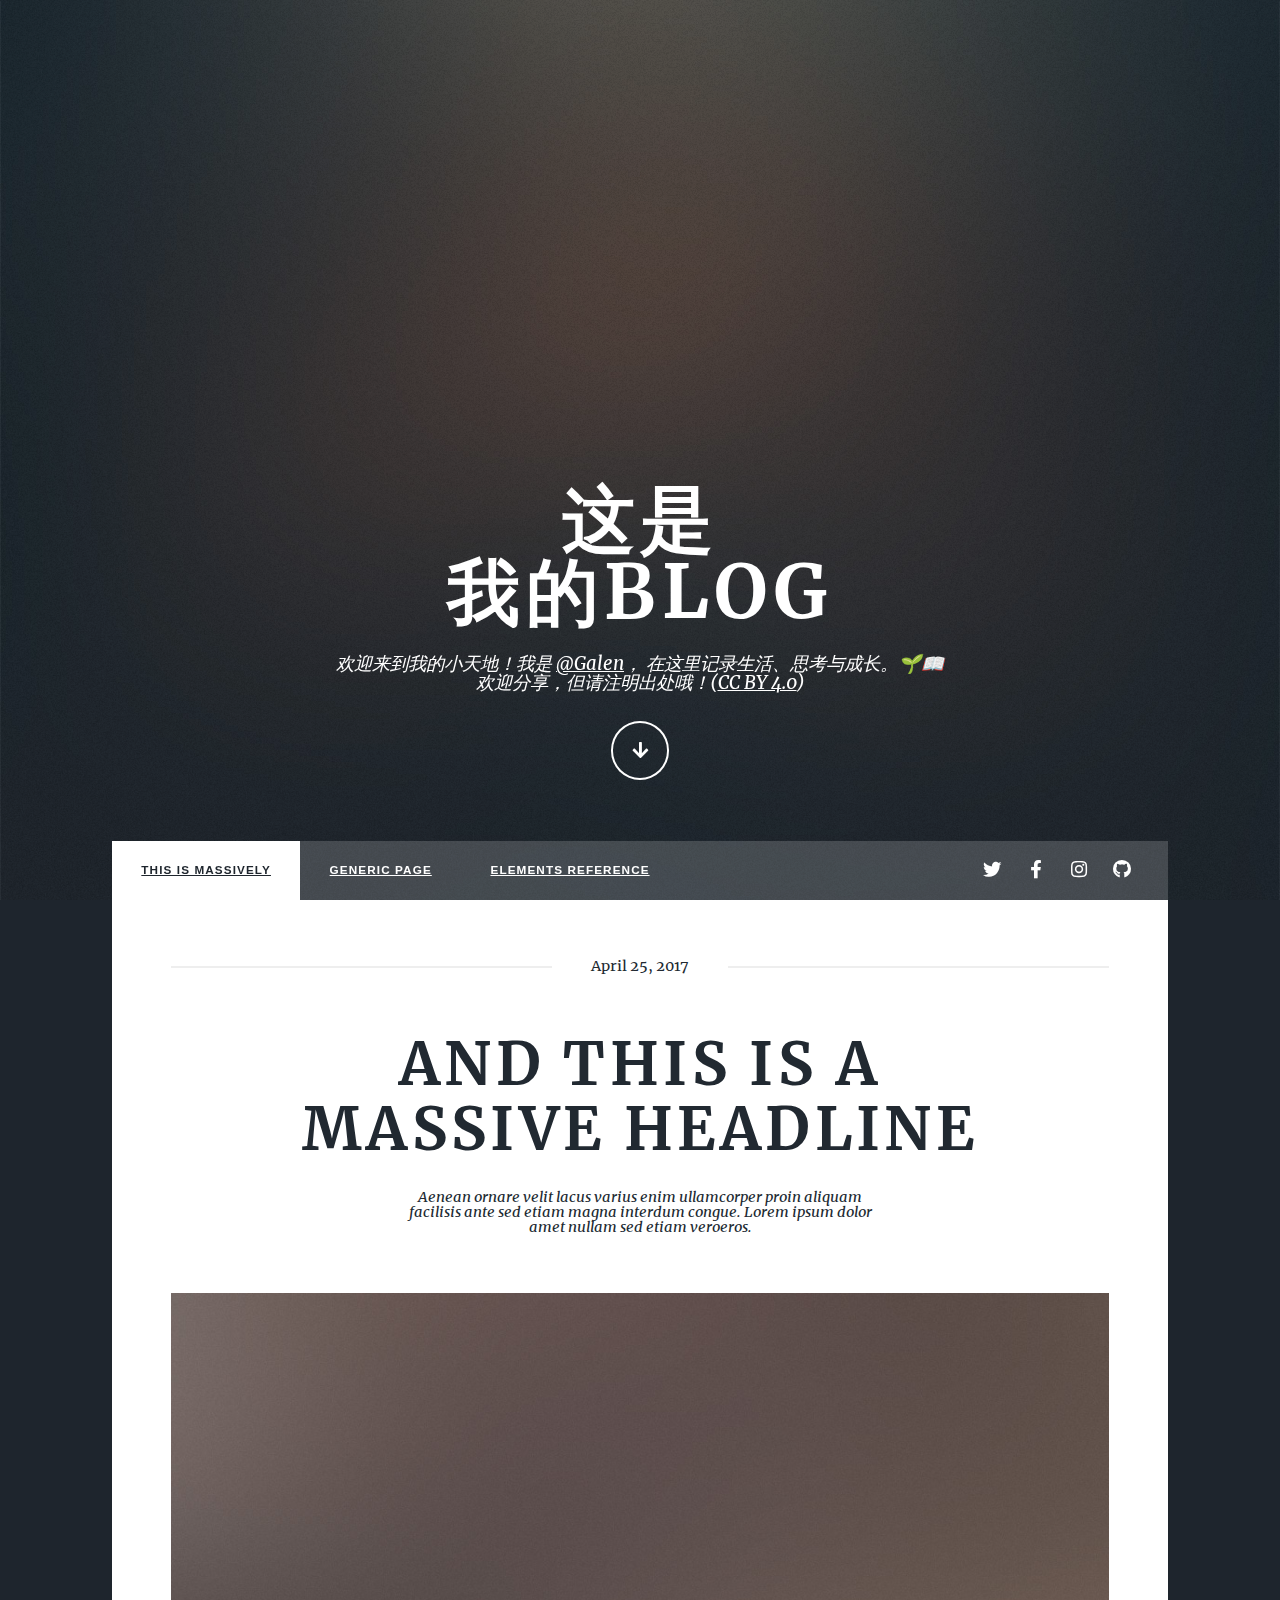
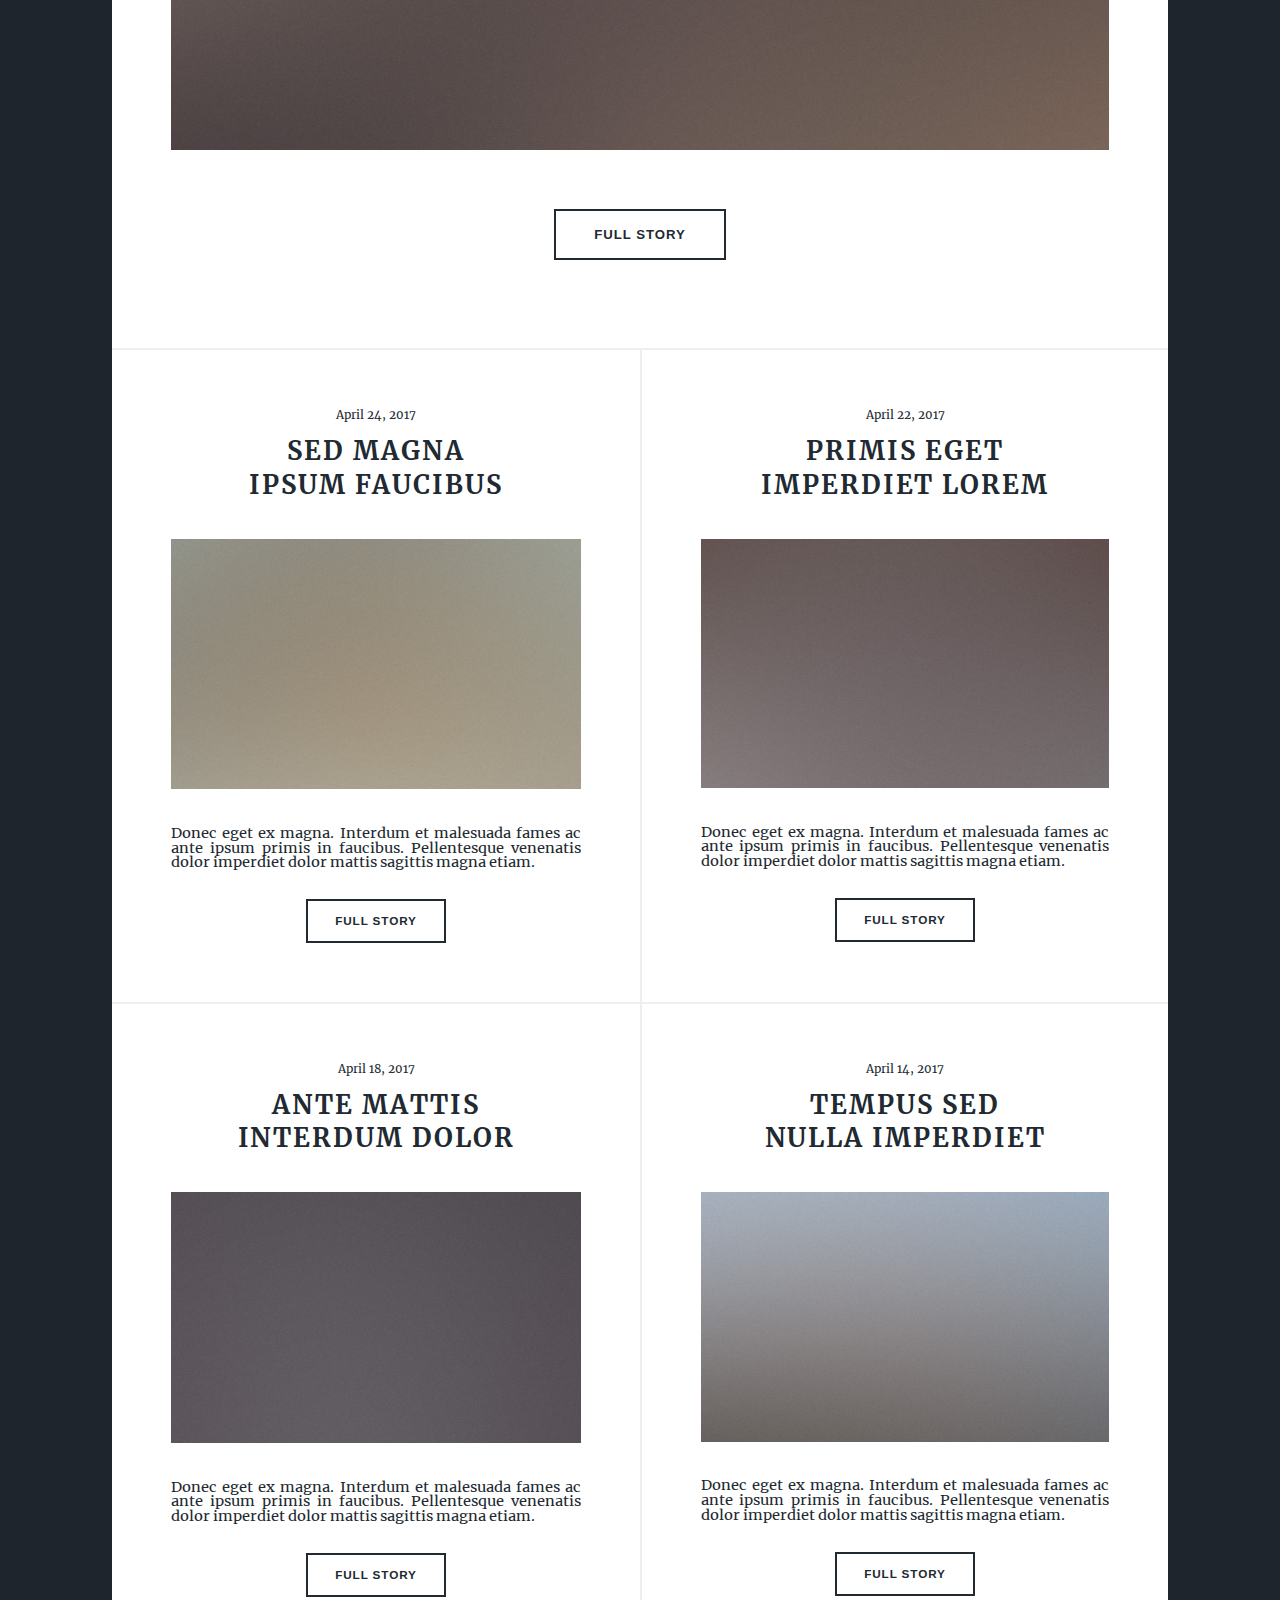
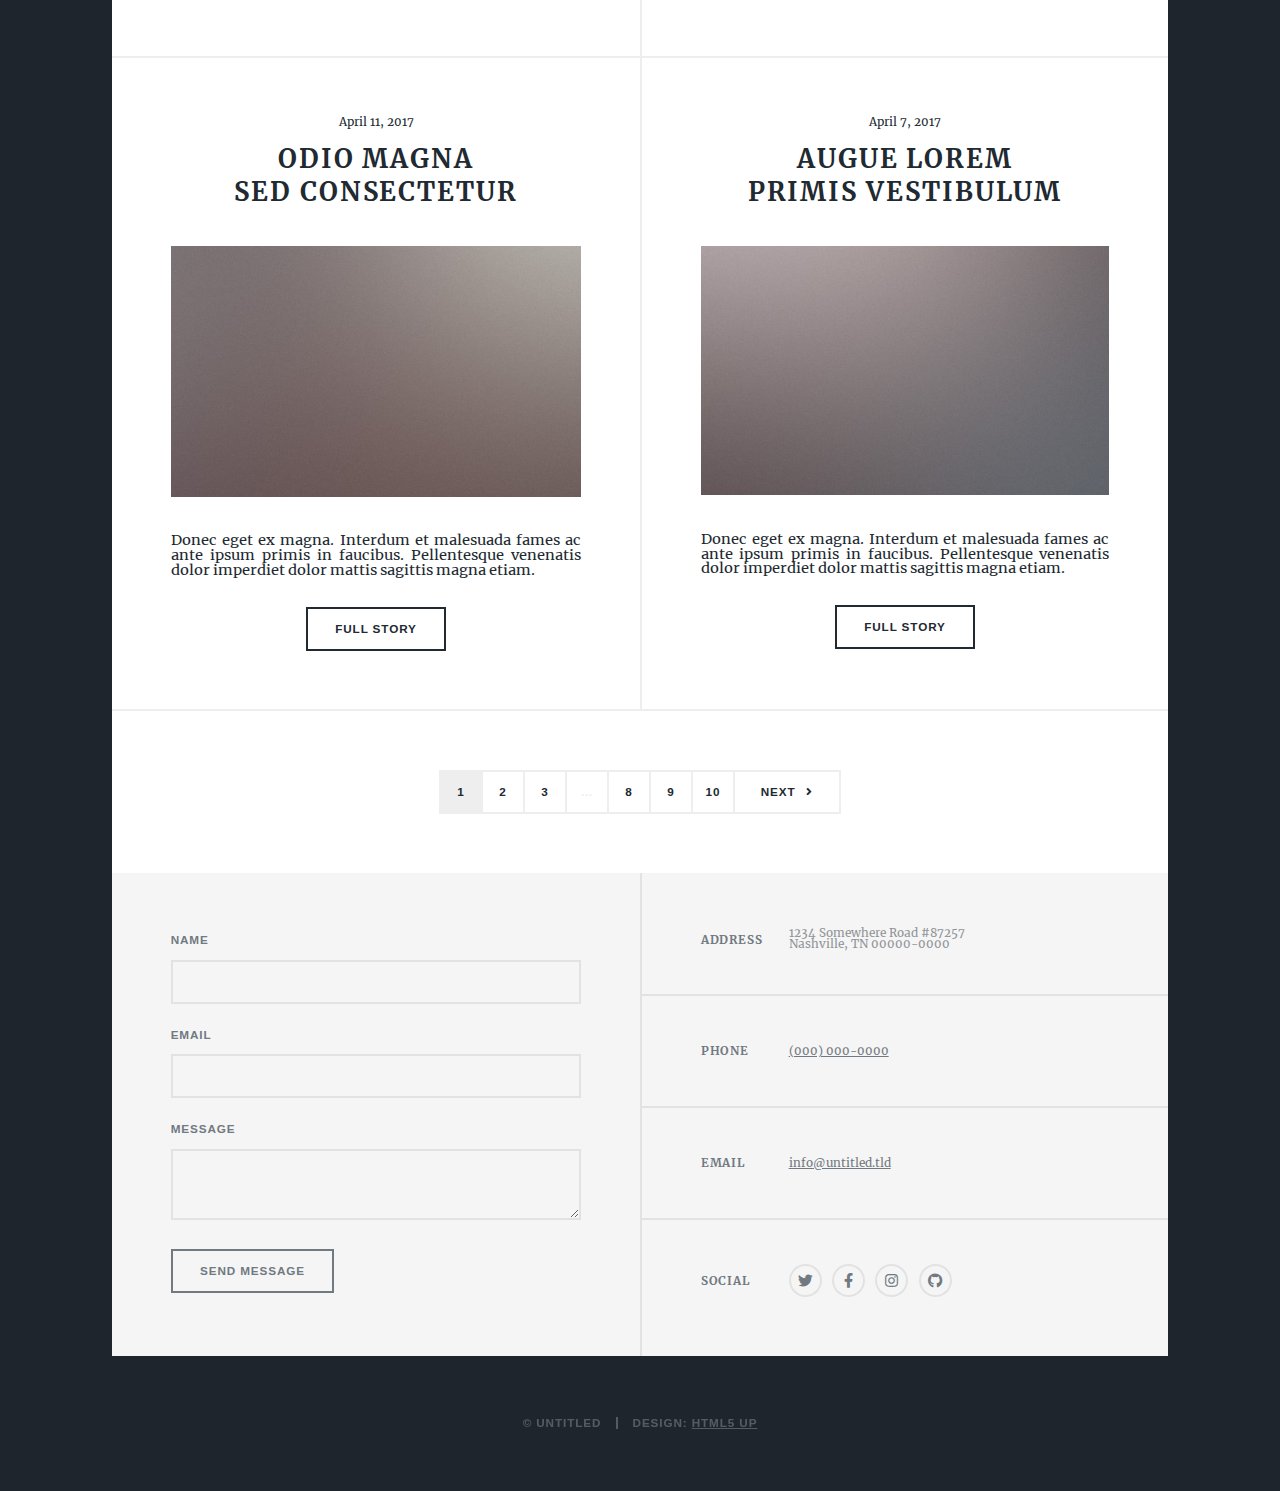
==== index.html @ ef274cc3 "Update index.html" ====
<!DOCTYPE HTML>
<!--
	这是我的个人blog，如需要制作相同的blog请联系：galenadfuture@gmail.com
-->
<html>
	<head>
		<title>Massively by HTML5 UP</title>
		<meta charset="utf-8" />
		<meta name="viewport" content="width=device-width, initial-scale=1, user-scalable=no" />
		<link rel="stylesheet" href="assets/css/main.css" />
		<noscript><link rel="stylesheet" href="assets/css/noscript.css" /></noscript>
	</head>
	<body class="is-preload">

		<!-- Wrapper -->
			<div id="wrapper" class="fade-in">

				<!-- Intro -->
					<div id="intro">
						<h1>这是<br />
						我的blog</h1>
						<p>欢迎来到我的小天地！我是 <a href="galenry.com">@Galen</a>，  
在这里记录生活、思考与成长。🌱📖<br />
欢迎分享，但请注明出处哦！(<a href="https://galenry.cn/licenses/by/4.0/deed.zh">CC BY 4.0</a>)
</p>
						<ul class="actions">
							<li><a href="#header" class="button icon solid solo fa-arrow-down scrolly">Continue</a></li>
						</ul>
					</div>

				<!-- Header -->
					<header id="header">
						<a href="index.html" class="logo">Massively</a>
					</header>

				<!-- Nav -->
					<nav id="nav">
						<ul class="links">
							<li class="active"><a href="index.html">This is Massively</a></li>
							<li><a href="generic.html">Generic Page</a></li>
							<li><a href="elements.html">Elements Reference</a></li>
						</ul>
						<ul class="icons">
							<li><a href="#" class="icon brands fa-twitter"><span class="label">Twitter</span></a></li>
							<li><a href="#" class="icon brands fa-facebook-f"><span class="label">Facebook</span></a></li>
							<li><a href="#" class="icon brands fa-instagram"><span class="label">Instagram</span></a></li>
							<li><a href="#" class="icon brands fa-github"><span class="label">GitHub</span></a></li>
						</ul>
					</nav>

				<!-- Main -->
					<div id="main">

						<!-- Featured Post -->
							<article class="post featured">
								<header class="major">
									<span class="date">April 25, 2017</span>
									<h2><a href="#">And this is a<br />
									massive headline</a></h2>
									<p>Aenean ornare velit lacus varius enim ullamcorper proin aliquam<br />
									facilisis ante sed etiam magna interdum congue. Lorem ipsum dolor<br />
									amet nullam sed etiam veroeros.</p>
								</header>
								<a href="#" class="image main"><img src="images/pic01.jpg" alt="" /></a>
								<ul class="actions special">
									<li><a href="#" class="button large">Full Story</a></li>
								</ul>
							</article>

						<!-- Posts -->
							<section class="posts">
								<article>
									<header>
										<span class="date">April 24, 2017</span>
										<h2><a href="#">Sed magna<br />
										ipsum faucibus</a></h2>
									</header>
									<a href="#" class="image fit"><img src="images/pic02.jpg" alt="" /></a>
									<p>Donec eget ex magna. Interdum et malesuada fames ac ante ipsum primis in faucibus. Pellentesque venenatis dolor imperdiet dolor mattis sagittis magna etiam.</p>
									<ul class="actions special">
										<li><a href="#" class="button">Full Story</a></li>
									</ul>
								</article>
								<article>
									<header>
										<span class="date">April 22, 2017</span>
										<h2><a href="#">Primis eget<br />
										imperdiet lorem</a></h2>
									</header>
									<a href="#" class="image fit"><img src="images/pic03.jpg" alt="" /></a>
									<p>Donec eget ex magna. Interdum et malesuada fames ac ante ipsum primis in faucibus. Pellentesque venenatis dolor imperdiet dolor mattis sagittis magna etiam.</p>
									<ul class="actions special">
										<li><a href="#" class="button">Full Story</a></li>
									</ul>
								</article>
								<article>
									<header>
										<span class="date">April 18, 2017</span>
										<h2><a href="#">Ante mattis<br />
										interdum dolor</a></h2>
									</header>
									<a href="#" class="image fit"><img src="images/pic04.jpg" alt="" /></a>
									<p>Donec eget ex magna. Interdum et malesuada fames ac ante ipsum primis in faucibus. Pellentesque venenatis dolor imperdiet dolor mattis sagittis magna etiam.</p>
									<ul class="actions special">
										<li><a href="#" class="button">Full Story</a></li>
									</ul>
								</article>
								<article>
									<header>
										<span class="date">April 14, 2017</span>
										<h2><a href="#">Tempus sed<br />
										nulla imperdiet</a></h2>
									</header>
									<a href="#" class="image fit"><img src="images/pic05.jpg" alt="" /></a>
									<p>Donec eget ex magna. Interdum et malesuada fames ac ante ipsum primis in faucibus. Pellentesque venenatis dolor imperdiet dolor mattis sagittis magna etiam.</p>
									<ul class="actions special">
										<li><a href="#" class="button">Full Story</a></li>
									</ul>
								</article>
								<article>
									<header>
										<span class="date">April 11, 2017</span>
										<h2><a href="#">Odio magna<br />
										sed consectetur</a></h2>
									</header>
									<a href="#" class="image fit"><img src="images/pic06.jpg" alt="" /></a>
									<p>Donec eget ex magna. Interdum et malesuada fames ac ante ipsum primis in faucibus. Pellentesque venenatis dolor imperdiet dolor mattis sagittis magna etiam.</p>
									<ul class="actions special">
										<li><a href="#" class="button">Full Story</a></li>
									</ul>
								</article>
								<article>
									<header>
										<span class="date">April 7, 2017</span>
										<h2><a href="#">Augue lorem<br />
										primis vestibulum</a></h2>
									</header>
									<a href="#" class="image fit"><img src="images/pic07.jpg" alt="" /></a>
									<p>Donec eget ex magna. Interdum et malesuada fames ac ante ipsum primis in faucibus. Pellentesque venenatis dolor imperdiet dolor mattis sagittis magna etiam.</p>
									<ul class="actions special">
										<li><a href="#" class="button">Full Story</a></li>
									</ul>
								</article>
							</section>

						<!-- Footer -->
							<footer>
								<div class="pagination">
									<!--<a href="#" class="previous">Prev</a>-->
									<a href="#" class="page active">1</a>
									<a href="#" class="page">2</a>
									<a href="#" class="page">3</a>
									<span class="extra">&hellip;</span>
									<a href="#" class="page">8</a>
									<a href="#" class="page">9</a>
									<a href="#" class="page">10</a>
									<a href="#" class="next">Next</a>
								</div>
							</footer>

					</div>

				<!-- Footer -->
					<footer id="footer">
						<section>
							<form method="post" action="mailto:your-504350949@qq.com" enctype="text/plain">

								<div class="fields">
									<div class="field">
										<label for="name">Name</label>
										<input type="text" name="name" id="name" />
									</div>
									<div class="field">
										<label for="email">Email</label>
										<input type="text" name="email" id="email" />
									</div>
									<div class="field">
										<label for="message">Message</label>
										<textarea name="message" id="message" rows="3"></textarea>
									</div>
								</div>
								<ul class="actions">
									<li><input type="submit" value="Send Message" /></li>
								</ul>
							</form>
						</section>
						<section class="split contact">
							<section class="alt">
								<h3>Address</h3>
								<p>1234 Somewhere Road #87257<br />
								Nashville, TN 00000-0000</p>
							</section>
							<section>
								<h3>Phone</h3>
								<p><a href="#">(000) 000-0000</a></p>
							</section>
							<section>
								<h3>Email</h3>
								<p><a href="#">info@untitled.tld</a></p>
							</section>
							<section>
								<h3>Social</h3>
								<ul class="icons alt">
									<li><a href="#" class="icon brands alt fa-twitter"><span class="label">Twitter</span></a></li>
									<li><a href="#" class="icon brands alt fa-facebook-f"><span class="label">Facebook</span></a></li>
									<li><a href="#" class="icon brands alt fa-instagram"><span class="label">Instagram</span></a></li>
									<li><a href="#" class="icon brands alt fa-github"><span class="label">GitHub</span></a></li>
								</ul>
							</section>
						</section>
					</footer>

				<!-- Copyright -->
					<div id="copyright">
						<ul><li>&copy; Untitled</li><li>Design: <a href="https://html5up.net">HTML5 UP</a></li></ul>
					</div>

			</div>

		<!-- Scripts -->
			<script src="assets/js/jquery.min.js"></script>
			<script src="assets/js/jquery.scrollex.min.js"></script>
			<script src="assets/js/jquery.scrolly.min.js"></script>
			<script src="assets/js/browser.min.js"></script>
			<script src="assets/js/breakpoints.min.js"></script>
			<script src="assets/js/util.js"></script>
			<script src="assets/js/main.js"></script>

	</body>
</html>
---- assets/css/main.css ----
@import url(fontawesome-all.min.css);
/* Merriweather 字体 */
@font-face {
    font-family: 'Merriweather';
    src: url('../fonts/Merriweather-Regular.ttf') format('truetype');
    font-weight: normal;
    font-style: normal;
}

@font-face {
    font-family: 'Merriweather';
    src: url('../fonts/Merriweather-Bold.ttf') format('truetype');
    font-weight: bold;
    font-style: normal;
}

@font-face {
    font-family: 'Merriweather';
    src: url('../fonts/Merriweather-Italic.ttf') format('truetype');
    font-weight: normal;
    font-style: italic;
}

@font-face {
    font-family: 'Merriweather';
    src: url('../fonts/Merriweather-BoldItalic.ttf') format('truetype');
    font-weight: bold;
    font-style: italic;
}

/* Source Code Pro 字体 */
@font-face {
    font-family: 'Source Code Pro';
    src: url('../fonts/SourceCodePro-Regular.ttf') format('truetype');
    font-weight: normal;
    font-style: normal;
}

@font-face {
    font-family: 'Source Code Pro';
    src: url('../fonts/SourceCodePro-Bold.ttf') format('truetype');
    font-weight: bold;
    font-style: normal;
}

@font-face {
    font-family: 'Source Code Pro';
    src: url('../fonts/SourceCodePro-Italic.ttf') format('truetype');
    font-weight: normal;
    font-style: italic;
}

@font-face {
    font-family: 'Source Code Pro';
    src: url('../fonts/SourceCodePro-BoldItalic.ttf') format('truetype');
    font-weight: bold;
    font-style: italic;
}
body {
    font-family: 'Merriweather', serif;
}

code, pre {
    font-family: 'Source Code Pro', monospace;
}
/*
	Massively by HTML5 UP
	html5up.net | @ajlkn
	Free for personal and commercial use under the CCA 3.0 license (html5up.net/license)
*/

html, body, div, span, applet, object,
iframe, h1, h2, h3, h4, h5, h6, p, blockquote,
pre, a, abbr, acronym, address, big, cite,
code, del, dfn, em, img, ins, kbd, q, s, samp,
small, strike, strong, sub, sup, tt, var, b,
u, i, center, dl, dt, dd, ol, ul, li, fieldset,
form, label, legend, table, caption, tbody,
tfoot, thead, tr, th, td, article, aside,
canvas, details, embed, figure, figcaption,
footer, header, hgroup, menu, nav, output, ruby,
section, summary, time, mark, audio, video {
	margin: 0;
	padding: 0;
	border: 0;
	font-size: 100%;
	font: inherit;
	vertical-align: baseline;}

article, aside, details, figcaption, figure,
footer, header, hgroup, menu, nav, section {
	display: block;}

body {
	line-height: 1;
}

ol, ul {
	list-style: none;
}

blockquote, q {
	quotes: none;
}

	blockquote:before, blockquote:after, q:before, q:after {
		content: '';
		content: none;
	}

table {
	border-collapse: collapse;
	border-spacing: 0;
}

body {
	-webkit-text-size-adjust: none;
}

mark {
	background-color: transparent;
	color: inherit;
}

input::-moz-focus-inner {
	border: 0;
	padding: 0;
}

input, select, textarea {
	-moz-appearance: none;
	-webkit-appearance: none;
	-ms-appearance: none;
	appearance: none;
}

/* Basic */

	@-ms-viewport {
		width: device-width;
	}

	body {
		-ms-overflow-style: scrollbar;
	}

	@media screen and (max-width: 480px) {

		html, body {
			min-width: 320px;
		}

	}

	html {
		box-sizing: border-box;
	}

	*, *:before, *:after {
		box-sizing: inherit;
	}

	body {
		background-color: #1e252d;
	}

		body.is-preload *, body.is-preload *:before, body.is-preload *:after {
			-moz-animation: none !important;
			-webkit-animation: none !important;
			-ms-animation: none !important;
			animation: none !important;
			-moz-transition: none !important;
			-webkit-transition: none !important;
			-ms-transition: none !important;
			transition: none !important;
		}

/* Type */

	html {
		font-size: 16pt;
	}

		@media screen and (max-width: 1680px) {

			html {
				font-size: 12pt;
			}

		}

		@media screen and (max-width: 1280px) {

			html {
				font-size: 11pt;
			}

		}

		@media screen and (max-width: 360px) {

			html {
				font-size: 10pt;
			}

		}

	body {
		color: #212931;
	}

	body {
                     font-family: 'Merriweather', serif;
}
		font-weight: 300;
		font-size: 1rem;
		line-height: 2.375;
	}

	a {
		-moz-transition: color 0.2s ease-in-out, background-color 0.2s ease-in-out, border-color 0.2s ease-in-out, box-shadow 0.2s ease-in-out;
		-webkit-transition: color 0.2s ease-in-out, background-color 0.2s ease-in-out, border-color 0.2s ease-in-out, box-shadow 0.2s ease-in-out;
		-ms-transition: color 0.2s ease-in-out, background-color 0.2s ease-in-out, border-color 0.2s ease-in-out, box-shadow 0.2s ease-in-out;
		transition: color 0.2s ease-in-out, background-color 0.2s ease-in-out, border-color 0.2s ease-in-out, box-shadow 0.2s ease-in-out;
		border-bottom: dotted 1px;
		text-decoration: none;
	}

		a:hover {
			border-bottom-color: transparent;
		}

	strong, b {
		font-weight: 600;
	}

	em, i {
		font-style: italic;
	}

	p {
		text-align: justify;
		margin: 0 0 2rem 0;
	}

	h1, h2, h3, h4, h5, h6 {
		font-family: "Merriweather", serif;
		font-weight: 900;
		line-height: 1.5;
		letter-spacing: 0.075em;
		text-transform: uppercase;
		margin: 0 0 1rem 0;
	}

		h1 a, h2 a, h3 a, h4 a, h5 a, h6 a {
			border-bottom: 0;
			color: inherit;
			text-decoration: none;
		}

	h1 {
		font-size: 4rem;
		line-height: 1.1;
		margin: 0 0 2rem 0;
	}

	h2 {
		font-size: 1.75rem;
		line-height: 1.3;
		margin: 0 0 1.5rem 0;
	}

	h3 {
		font-size: 1.25rem;
		margin: 0 0 1.5rem 0;
	}

	h4 {
		font-size: 1rem;
	}

	h5 {
		font-size: 0.9rem;
	}

	h6 {
		font-size: 0.8rem;
	}

	sub {
		font-size: 0.8rem;
		position: relative;
		top: 0.5rem;
	}

	sup {
		font-size: 0.8rem;
		position: relative;
		top: -0.5rem;
	}

	blockquote {
		border-left: solid 4px;
		font-style: italic;
		margin: 0 0 2rem 0;
		padding: 0.5rem 0 0.5rem 2rem;
	}

	code {
		border: solid 2px;
		font-family: "Courier New", monospace;
		font-size: 0.9rem;
		margin: 0 0.25rem;
		padding: 0.25rem 0.65rem;
	}

	pre {
		-webkit-overflow-scrolling: touch;
		font-family: "Courier New", monospace;
		font-size: 0.9rem;
		margin: 0 0 2rem 0;
	}

		pre code {
			display: block;
			line-height: 1.75;
			padding: 1rem 1.5rem;
			overflow-x: auto;
		}

	hr {
		border: 0;
		border-bottom: solid 2px;
		margin: 3rem 0;
	}

		hr.major {
			margin: 5rem 0;
		}

	.align-left {
		text-align: left;
	}

	.align-center {
		text-align: center;
	}

	.align-right {
		text-align: right;
	}

	input, select, textarea {
		color: #212931;
	}

	a {
		color: #212931;
		border-bottom-color: rgba(33, 41, 49, 0.5);
	}

		a:hover {
			border-bottom-color: transparent;
			color: #18bfef !important;
		}

	strong, b {
		color: #212931;
	}

	h1, h2, h3, h4, h5, h6 {
		color: #212931;
	}

	blockquote {
		border-left-color: #eeeeee;
	}

	code {
		background: rgba(220, 220, 220, 0.25);
		border-color: #eeeeee;
	}

	hr {
		border-bottom-color: #eeeeee;
	}

/* Row */

	.row {
		display: flex;
		flex-wrap: wrap;
		box-sizing: border-box;
		align-items: stretch;
	}

		.row > * {
			box-sizing: border-box;
		}

		.row.gtr-uniform > * > :last-child {
			margin-bottom: 0;
		}

		.row.aln-left {
			justify-content: flex-start;
		}

		.row.aln-center {
			justify-content: center;
		}

		.row.aln-right {
			justify-content: flex-end;
		}

		.row.aln-top {
			align-items: flex-start;
		}

		.row.aln-middle {
			align-items: center;
		}

		.row.aln-bottom {
			align-items: flex-end;
		}

		.row > .imp {
			order: -1;
		}

		.row > .col-1 {
			width: 8.33333%;
		}

		.row > .off-1 {
			margin-left: 8.33333%;
		}

		.row > .col-2 {
			width: 16.66667%;
		}

		.row > .off-2 {
			margin-left: 16.66667%;
		}

		.row > .col-3 {
			width: 25%;
		}

		.row > .off-3 {
			margin-left: 25%;
		}

		.row > .col-4 {
			width: 33.33333%;
		}

		.row > .off-4 {
			margin-left: 33.33333%;
		}

		.row > .col-5 {
			width: 41.66667%;
		}

		.row > .off-5 {
			margin-left: 41.66667%;
		}

		.row > .col-6 {
			width: 50%;
		}

		.row > .off-6 {
			margin-left: 50%;
		}

		.row > .col-7 {
			width: 58.33333%;
		}

		.row > .off-7 {
			margin-left: 58.33333%;
		}

		.row > .col-8 {
			width: 66.66667%;
		}

		.row > .off-8 {
			margin-left: 66.66667%;
		}

		.row > .col-9 {
			width: 75%;
		}

		.row > .off-9 {
			margin-left: 75%;
		}

		.row > .col-10 {
			width: 83.33333%;
		}

		.row > .off-10 {
			margin-left: 83.33333%;
		}

		.row > .col-11 {
			width: 91.66667%;
		}

		.row > .off-11 {
			margin-left: 91.66667%;
		}

		.row > .col-12 {
			width: 100%;
		}

		.row > .off-12 {
			margin-left: 100%;
		}

		.row.gtr-0 {
			margin-top: 0;
			margin-left: 0rem;
		}

			.row.gtr-0 > * {
				padding: 0 0 0 0rem;
			}

			.row.gtr-0.gtr-uniform {
				margin-top: 0rem;
			}

				.row.gtr-0.gtr-uniform > * {
					padding-top: 0rem;
				}

		.row.gtr-25 {
			margin-top: 0;
			margin-left: -0.375rem;
		}

			.row.gtr-25 > * {
				padding: 0 0 0 0.375rem;
			}

			.row.gtr-25.gtr-uniform {
				margin-top: -0.375rem;
			}

				.row.gtr-25.gtr-uniform > * {
					padding-top: 0.375rem;
				}

		.row.gtr-50 {
			margin-top: 0;
			margin-left: -0.75rem;
		}

			.row.gtr-50 > * {
				padding: 0 0 0 0.75rem;
			}

			.row.gtr-50.gtr-uniform {
				margin-top: -0.75rem;
			}

				.row.gtr-50.gtr-uniform > * {
					padding-top: 0.75rem;
				}

		.row {
			margin-top: 0;
			margin-left: -1.5rem;
		}

			.row > * {
				padding: 0 0 0 1.5rem;
			}

			.row.gtr-uniform {
				margin-top: -1.5rem;
			}

				.row.gtr-uniform > * {
					padding-top: 1.5rem;
				}

		.row.gtr-150 {
			margin-top: 0;
			margin-left: -2.25rem;
		}

			.row.gtr-150 > * {
				padding: 0 0 0 2.25rem;
			}

			.row.gtr-150.gtr-uniform {
				margin-top: -2.25rem;
			}

				.row.gtr-150.gtr-uniform > * {
					padding-top: 2.25rem;
				}

		.row.gtr-200 {
			margin-top: 0;
			margin-left: -3rem;
		}

			.row.gtr-200 > * {
				padding: 0 0 0 3rem;
			}

			.row.gtr-200.gtr-uniform {
				margin-top: -3rem;
			}

				.row.gtr-200.gtr-uniform > * {
					padding-top: 3rem;
				}

		@media screen and (max-width: 1680px) {

			.row {
				display: flex;
				flex-wrap: wrap;
				box-sizing: border-box;
				align-items: stretch;
			}

				.row > * {
					box-sizing: border-box;
				}

				.row.gtr-uniform > * > :last-child {
					margin-bottom: 0;
				}

				.row.aln-left {
					justify-content: flex-start;
				}

				.row.aln-center {
					justify-content: center;
				}

				.row.aln-right {
					justify-content: flex-end;
				}

				.row.aln-top {
					align-items: flex-start;
				}

				.row.aln-middle {
					align-items: center;
				}

				.row.aln-bottom {
					align-items: flex-end;
				}

				.row > .imp-xlarge {
					order: -1;
				}

				.row > .col-1-xlarge {
					width: 8.33333%;
				}

				.row > .off-1-xlarge {
					margin-left: 8.33333%;
				}

				.row > .col-2-xlarge {
					width: 16.66667%;
				}

				.row > .off-2-xlarge {
					margin-left: 16.66667%;
				}

				.row > .col-3-xlarge {
					width: 25%;
				}

				.row > .off-3-xlarge {
					margin-left: 25%;
				}

				.row > .col-4-xlarge {
					width: 33.33333%;
				}

				.row > .off-4-xlarge {
					margin-left: 33.33333%;
				}

				.row > .col-5-xlarge {
					width: 41.66667%;
				}

				.row > .off-5-xlarge {
					margin-left: 41.66667%;
				}

				.row > .col-6-xlarge {
					width: 50%;
				}

				.row > .off-6-xlarge {
					margin-left: 50%;
				}

				.row > .col-7-xlarge {
					width: 58.33333%;
				}

				.row > .off-7-xlarge {
					margin-left: 58.33333%;
				}

				.row > .col-8-xlarge {
					width: 66.66667%;
				}

				.row > .off-8-xlarge {
					margin-left: 66.66667%;
				}

				.row > .col-9-xlarge {
					width: 75%;
				}

				.row > .off-9-xlarge {
					margin-left: 75%;
				}

				.row > .col-10-xlarge {
					width: 83.33333%;
				}

				.row > .off-10-xlarge {
					margin-left: 83.33333%;
				}

				.row > .col-11-xlarge {
					width: 91.66667%;
				}

				.row > .off-11-xlarge {
					margin-left: 91.66667%;
				}

				.row > .col-12-xlarge {
					width: 100%;
				}

				.row > .off-12-xlarge {
					margin-left: 100%;
				}

				.row.gtr-0 {
					margin-top: 0;
					margin-left: 0rem;
				}

					.row.gtr-0 > * {
						padding: 0 0 0 0rem;
					}

					.row.gtr-0.gtr-uniform {
						margin-top: 0rem;
					}

						.row.gtr-0.gtr-uniform > * {
							padding-top: 0rem;
						}

				.row.gtr-25 {
					margin-top: 0;
					margin-left: -0.375rem;
				}

					.row.gtr-25 > * {
						padding: 0 0 0 0.375rem;
					}

					.row.gtr-25.gtr-uniform {
						margin-top: -0.375rem;
					}

						.row.gtr-25.gtr-uniform > * {
							padding-top: 0.375rem;
						}

				.row.gtr-50 {
					margin-top: 0;
					margin-left: -0.75rem;
				}

					.row.gtr-50 > * {
						padding: 0 0 0 0.75rem;
					}

					.row.gtr-50.gtr-uniform {
						margin-top: -0.75rem;
					}

						.row.gtr-50.gtr-uniform > * {
							padding-top: 0.75rem;
						}

				.row {
					margin-top: 0;
					margin-left: -1.5rem;
				}

					.row > * {
						padding: 0 0 0 1.5rem;
					}

					.row.gtr-uniform {
						margin-top: -1.5rem;
					}

						.row.gtr-uniform > * {
							padding-top: 1.5rem;
						}

				.row.gtr-150 {
					margin-top: 0;
					margin-left: -2.25rem;
				}

					.row.gtr-150 > * {
						padding: 0 0 0 2.25rem;
					}

					.row.gtr-150.gtr-uniform {
						margin-top: -2.25rem;
					}

						.row.gtr-150.gtr-uniform > * {
							padding-top: 2.25rem;
						}

				.row.gtr-200 {
					margin-top: 0;
					margin-left: -3rem;
				}

					.row.gtr-200 > * {
						padding: 0 0 0 3rem;
					}

					.row.gtr-200.gtr-uniform {
						margin-top: -3rem;
					}

						.row.gtr-200.gtr-uniform > * {
							padding-top: 3rem;
						}

		}

		@media screen and (max-width: 1280px) {

			.row {
				display: flex;
				flex-wrap: wrap;
				box-sizing: border-box;
				align-items: stretch;
			}

				.row > * {
					box-sizing: border-box;
				}

				.row.gtr-uniform > * > :last-child {
					margin-bottom: 0;
				}

				.row.aln-left {
					justify-content: flex-start;
				}

				.row.aln-center {
					justify-content: center;
				}

				.row.aln-right {
					justify-content: flex-end;
				}

				.row.aln-top {
					align-items: flex-start;
				}

				.row.aln-middle {
					align-items: center;
				}

				.row.aln-bottom {
					align-items: flex-end;
				}

				.row > .imp-large {
					order: -1;
				}

				.row > .col-1-large {
					width: 8.33333%;
				}

				.row > .off-1-large {
					margin-left: 8.33333%;
				}

				.row > .col-2-large {
					width: 16.66667%;
				}

				.row > .off-2-large {
					margin-left: 16.66667%;
				}

				.row > .col-3-large {
					width: 25%;
				}

				.row > .off-3-large {
					margin-left: 25%;
				}

				.row > .col-4-large {
					width: 33.33333%;
				}

				.row > .off-4-large {
					margin-left: 33.33333%;
				}

				.row > .col-5-large {
					width: 41.66667%;
				}

				.row > .off-5-large {
					margin-left: 41.66667%;
				}

				.row > .col-6-large {
					width: 50%;
				}

				.row > .off-6-large {
					margin-left: 50%;
				}

				.row > .col-7-large {
					width: 58.33333%;
				}

				.row > .off-7-large {
					margin-left: 58.33333%;
				}

				.row > .col-8-large {
					width: 66.66667%;
				}

				.row > .off-8-large {
					margin-left: 66.66667%;
				}

				.row > .col-9-large {
					width: 75%;
				}

				.row > .off-9-large {
					margin-left: 75%;
				}

				.row > .col-10-large {
					width: 83.33333%;
				}

				.row > .off-10-large {
					margin-left: 83.33333%;
				}

				.row > .col-11-large {
					width: 91.66667%;
				}

				.row > .off-11-large {
					margin-left: 91.66667%;
				}

				.row > .col-12-large {
					width: 100%;
				}

				.row > .off-12-large {
					margin-left: 100%;
				}

				.row.gtr-0 {
					margin-top: 0;
					margin-left: 0rem;
				}

					.row.gtr-0 > * {
						padding: 0 0 0 0rem;
					}

					.row.gtr-0.gtr-uniform {
						margin-top: 0rem;
					}

						.row.gtr-0.gtr-uniform > * {
							padding-top: 0rem;
						}

				.row.gtr-25 {
					margin-top: 0;
					margin-left: -0.375rem;
				}

					.row.gtr-25 > * {
						padding: 0 0 0 0.375rem;
					}

					.row.gtr-25.gtr-uniform {
						margin-top: -0.375rem;
					}

						.row.gtr-25.gtr-uniform > * {
							padding-top: 0.375rem;
						}

				.row.gtr-50 {
					margin-top: 0;
					margin-left: -0.75rem;
				}

					.row.gtr-50 > * {
						padding: 0 0 0 0.75rem;
					}

					.row.gtr-50.gtr-uniform {
						margin-top: -0.75rem;
					}

						.row.gtr-50.gtr-uniform > * {
							padding-top: 0.75rem;
						}

				.row {
					margin-top: 0;
					margin-left: -1.5rem;
				}

					.row > * {
						padding: 0 0 0 1.5rem;
					}

					.row.gtr-uniform {
						margin-top: -1.5rem;
					}

						.row.gtr-uniform > * {
							padding-top: 1.5rem;
						}

				.row.gtr-150 {
					margin-top: 0;
					margin-left: -2.25rem;
				}

					.row.gtr-150 > * {
						padding: 0 0 0 2.25rem;
					}

					.row.gtr-150.gtr-uniform {
						margin-top: -2.25rem;
					}

						.row.gtr-150.gtr-uniform > * {
							padding-top: 2.25rem;
						}

				.row.gtr-200 {
					margin-top: 0;
					margin-left: -3rem;
				}

					.row.gtr-200 > * {
						padding: 0 0 0 3rem;
					}

					.row.gtr-200.gtr-uniform {
						margin-top: -3rem;
					}

						.row.gtr-200.gtr-uniform > * {
							padding-top: 3rem;
						}

		}

		@media screen and (max-width: 980px) {

			.row {
				display: flex;
				flex-wrap: wrap;
				box-sizing: border-box;
				align-items: stretch;
			}

				.row > * {
					box-sizing: border-box;
				}

				.row.gtr-uniform > * > :last-child {
					margin-bottom: 0;
				}

				.row.aln-left {
					justify-content: flex-start;
				}

				.row.aln-center {
					justify-content: center;
				}

				.row.aln-right {
					justify-content: flex-end;
				}

				.row.aln-top {
					align-items: flex-start;
				}

				.row.aln-middle {
					align-items: center;
				}

				.row.aln-bottom {
					align-items: flex-end;
				}

				.row > .imp-medium {
					order: -1;
				}

				.row > .col-1-medium {
					width: 8.33333%;
				}

				.row > .off-1-medium {
					margin-left: 8.33333%;
				}

				.row > .col-2-medium {
					width: 16.66667%;
				}

				.row > .off-2-medium {
					margin-left: 16.66667%;
				}

				.row > .col-3-medium {
					width: 25%;
				}

				.row > .off-3-medium {
					margin-left: 25%;
				}

				.row > .col-4-medium {
					width: 33.33333%;
				}

				.row > .off-4-medium {
					margin-left: 33.33333%;
				}

				.row > .col-5-medium {
					width: 41.66667%;
				}

				.row > .off-5-medium {
					margin-left: 41.66667%;
				}

				.row > .col-6-medium {
					width: 50%;
				}

				.row > .off-6-medium {
					margin-left: 50%;
				}

				.row > .col-7-medium {
					width: 58.33333%;
				}

				.row > .off-7-medium {
					margin-left: 58.33333%;
				}

				.row > .col-8-medium {
					width: 66.66667%;
				}

				.row > .off-8-medium {
					margin-left: 66.66667%;
				}

				.row > .col-9-medium {
					width: 75%;
				}

				.row > .off-9-medium {
					margin-left: 75%;
				}

				.row > .col-10-medium {
					width: 83.33333%;
				}

				.row > .off-10-medium {
					margin-left: 83.33333%;
				}

				.row > .col-11-medium {
					width: 91.66667%;
				}

				.row > .off-11-medium {
					margin-left: 91.66667%;
				}

				.row > .col-12-medium {
					width: 100%;
				}

				.row > .off-12-medium {
					margin-left: 100%;
				}

				.row.gtr-0 {
					margin-top: 0;
					margin-left: 0rem;
				}

					.row.gtr-0 > * {
						padding: 0 0 0 0rem;
					}

					.row.gtr-0.gtr-uniform {
						margin-top: 0rem;
					}

						.row.gtr-0.gtr-uniform > * {
							padding-top: 0rem;
						}

				.row.gtr-25 {
					margin-top: 0;
					margin-left: -0.375rem;
				}

					.row.gtr-25 > * {
						padding: 0 0 0 0.375rem;
					}

					.row.gtr-25.gtr-uniform {
						margin-top: -0.375rem;
					}

						.row.gtr-25.gtr-uniform > * {
							padding-top: 0.375rem;
						}

				.row.gtr-50 {
					margin-top: 0;
					margin-left: -0.75rem;
				}

					.row.gtr-50 > * {
						padding: 0 0 0 0.75rem;
					}

					.row.gtr-50.gtr-uniform {
						margin-top: -0.75rem;
					}

						.row.gtr-50.gtr-uniform > * {
							padding-top: 0.75rem;
						}

				.row {
					margin-top: 0;
					margin-left: -1.5rem;
				}

					.row > * {
						padding: 0 0 0 1.5rem;
					}

					.row.gtr-uniform {
						margin-top: -1.5rem;
					}

						.row.gtr-uniform > * {
							padding-top: 1.5rem;
						}

				.row.gtr-150 {
					margin-top: 0;
					margin-left: -2.25rem;
				}

					.row.gtr-150 > * {
						padding: 0 0 0 2.25rem;
					}

					.row.gtr-150.gtr-uniform {
						margin-top: -2.25rem;
					}

						.row.gtr-150.gtr-uniform > * {
							padding-top: 2.25rem;
						}

				.row.gtr-200 {
					margin-top: 0;
					margin-left: -3rem;
				}

					.row.gtr-200 > * {
						padding: 0 0 0 3rem;
					}

					.row.gtr-200.gtr-uniform {
						margin-top: -3rem;
					}

						.row.gtr-200.gtr-uniform > * {
							padding-top: 3rem;
						}

		}

		@media screen and (max-width: 736px) {

			.row {
				display: flex;
				flex-wrap: wrap;
				box-sizing: border-box;
				align-items: stretch;
			}

				.row > * {
					box-sizing: border-box;
				}

				.row.gtr-uniform > * > :last-child {
					margin-bottom: 0;
				}

				.row.aln-left {
					justify-content: flex-start;
				}

				.row.aln-center {
					justify-content: center;
				}

				.row.aln-right {
					justify-content: flex-end;
				}

				.row.aln-top {
					align-items: flex-start;
				}

				.row.aln-middle {
					align-items: center;
				}

				.row.aln-bottom {
					align-items: flex-end;
				}

				.row > .imp-small {
					order: -1;
				}

				.row > .col-1-small {
					width: 8.33333%;
				}

				.row > .off-1-small {
					margin-left: 8.33333%;
				}

				.row > .col-2-small {
					width: 16.66667%;
				}

				.row > .off-2-small {
					margin-left: 16.66667%;
				}

				.row > .col-3-small {
					width: 25%;
				}

				.row > .off-3-small {
					margin-left: 25%;
				}

				.row > .col-4-small {
					width: 33.33333%;
				}

				.row > .off-4-small {
					margin-left: 33.33333%;
				}

				.row > .col-5-small {
					width: 41.66667%;
				}

				.row > .off-5-small {
					margin-left: 41.66667%;
				}

				.row > .col-6-small {
					width: 50%;
				}

				.row > .off-6-small {
					margin-left: 50%;
				}

				.row > .col-7-small {
					width: 58.33333%;
				}

				.row > .off-7-small {
					margin-left: 58.33333%;
				}

				.row > .col-8-small {
					width: 66.66667%;
				}

				.row > .off-8-small {
					margin-left: 66.66667%;
				}

				.row > .col-9-small {
					width: 75%;
				}

				.row > .off-9-small {
					margin-left: 75%;
				}

				.row > .col-10-small {
					width: 83.33333%;
				}

				.row > .off-10-small {
					margin-left: 83.33333%;
				}

				.row > .col-11-small {
					width: 91.66667%;
				}

				.row > .off-11-small {
					margin-left: 91.66667%;
				}

				.row > .col-12-small {
					width: 100%;
				}

				.row > .off-12-small {
					margin-left: 100%;
				}

				.row.gtr-0 {
					margin-top: 0;
					margin-left: 0rem;
				}

					.row.gtr-0 > * {
						padding: 0 0 0 0rem;
					}

					.row.gtr-0.gtr-uniform {
						margin-top: 0rem;
					}

						.row.gtr-0.gtr-uniform > * {
							padding-top: 0rem;
						}

				.row.gtr-25 {
					margin-top: 0;
					margin-left: -0.375rem;
				}

					.row.gtr-25 > * {
						padding: 0 0 0 0.375rem;
					}

					.row.gtr-25.gtr-uniform {
						margin-top: -0.375rem;
					}

						.row.gtr-25.gtr-uniform > * {
							padding-top: 0.375rem;
						}

				.row.gtr-50 {
					margin-top: 0;
					margin-left: -0.75rem;
				}

					.row.gtr-50 > * {
						padding: 0 0 0 0.75rem;
					}

					.row.gtr-50.gtr-uniform {
						margin-top: -0.75rem;
					}

						.row.gtr-50.gtr-uniform > * {
							padding-top: 0.75rem;
						}

				.row {
					margin-top: 0;
					margin-left: -1.5rem;
				}

					.row > * {
						padding: 0 0 0 1.5rem;
					}

					.row.gtr-uniform {
						margin-top: -1.5rem;
					}

						.row.gtr-uniform > * {
							padding-top: 1.5rem;
						}

				.row.gtr-150 {
					margin-top: 0;
					margin-left: -2.25rem;
				}

					.row.gtr-150 > * {
						padding: 0 0 0 2.25rem;
					}

					.row.gtr-150.gtr-uniform {
						margin-top: -2.25rem;
					}

						.row.gtr-150.gtr-uniform > * {
							padding-top: 2.25rem;
						}

				.row.gtr-200 {
					margin-top: 0;
					margin-left: -3rem;
				}

					.row.gtr-200 > * {
						padding: 0 0 0 3rem;
					}

					.row.gtr-200.gtr-uniform {
						margin-top: -3rem;
					}

						.row.gtr-200.gtr-uniform > * {
							padding-top: 3rem;
						}

		}

		@media screen and (max-width: 480px) {

			.row {
				display: flex;
				flex-wrap: wrap;
				box-sizing: border-box;
				align-items: stretch;
			}

				.row > * {
					box-sizing: border-box;
				}

				.row.gtr-uniform > * > :last-child {
					margin-bottom: 0;
				}

				.row.aln-left {
					justify-content: flex-start;
				}

				.row.aln-center {
					justify-content: center;
				}

				.row.aln-right {
					justify-content: flex-end;
				}

				.row.aln-top {
					align-items: flex-start;
				}

				.row.aln-middle {
					align-items: center;
				}

				.row.aln-bottom {
					align-items: flex-end;
				}

				.row > .imp-xsmall {
					order: -1;
				}

				.row > .col-1-xsmall {
					width: 8.33333%;
				}

				.row > .off-1-xsmall {
					margin-left: 8.33333%;
				}

				.row > .col-2-xsmall {
					width: 16.66667%;
				}

				.row > .off-2-xsmall {
					margin-left: 16.66667%;
				}

				.row > .col-3-xsmall {
					width: 25%;
				}

				.row > .off-3-xsmall {
					margin-left: 25%;
				}

				.row > .col-4-xsmall {
					width: 33.33333%;
				}

				.row > .off-4-xsmall {
					margin-left: 33.33333%;
				}

				.row > .col-5-xsmall {
					width: 41.66667%;
				}

				.row > .off-5-xsmall {
					margin-left: 41.66667%;
				}

				.row > .col-6-xsmall {
					width: 50%;
				}

				.row > .off-6-xsmall {
					margin-left: 50%;
				}

				.row > .col-7-xsmall {
					width: 58.33333%;
				}

				.row > .off-7-xsmall {
					margin-left: 58.33333%;
				}

				.row > .col-8-xsmall {
					width: 66.66667%;
				}

				.row > .off-8-xsmall {
					margin-left: 66.66667%;
				}

				.row > .col-9-xsmall {
					width: 75%;
				}

				.row > .off-9-xsmall {
					margin-left: 75%;
				}

				.row > .col-10-xsmall {
					width: 83.33333%;
				}

				.row > .off-10-xsmall {
					margin-left: 83.33333%;
				}

				.row > .col-11-xsmall {
					width: 91.66667%;
				}

				.row > .off-11-xsmall {
					margin-left: 91.66667%;
				}

				.row > .col-12-xsmall {
					width: 100%;
				}

				.row > .off-12-xsmall {
					margin-left: 100%;
				}

				.row.gtr-0 {
					margin-top: 0;
					margin-left: 0rem;
				}

					.row.gtr-0 > * {
						padding: 0 0 0 0rem;
					}

					.row.gtr-0.gtr-uniform {
						margin-top: 0rem;
					}

						.row.gtr-0.gtr-uniform > * {
							padding-top: 0rem;
						}

				.row.gtr-25 {
					margin-top: 0;
					margin-left: -0.375rem;
				}

					.row.gtr-25 > * {
						padding: 0 0 0 0.375rem;
					}

					.row.gtr-25.gtr-uniform {
						margin-top: -0.375rem;
					}

						.row.gtr-25.gtr-uniform > * {
							padding-top: 0.375rem;
						}

				.row.gtr-50 {
					margin-top: 0;
					margin-left: -0.75rem;
				}

					.row.gtr-50 > * {
						padding: 0 0 0 0.75rem;
					}

					.row.gtr-50.gtr-uniform {
						margin-top: -0.75rem;
					}

						.row.gtr-50.gtr-uniform > * {
							padding-top: 0.75rem;
						}

				.row {
					margin-top: 0;
					margin-left: -1.5rem;
				}

					.row > * {
						padding: 0 0 0 1.5rem;
					}

					.row.gtr-uniform {
						margin-top: -1.5rem;
					}

						.row.gtr-uniform > * {
							padding-top: 1.5rem;
						}

				.row.gtr-150 {
					margin-top: 0;
					margin-left: -2.25rem;
				}

					.row.gtr-150 > * {
						padding: 0 0 0 2.25rem;
					}

					.row.gtr-150.gtr-uniform {
						margin-top: -2.25rem;
					}

						.row.gtr-150.gtr-uniform > * {
							padding-top: 2.25rem;
						}

				.row.gtr-200 {
					margin-top: 0;
					margin-left: -3rem;
				}

					.row.gtr-200 > * {
						padding: 0 0 0 3rem;
					}

					.row.gtr-200.gtr-uniform {
						margin-top: -3rem;
					}

						.row.gtr-200.gtr-uniform > * {
							padding-top: 3rem;
						}

		}

		@media screen and (max-width: 360px) {

			.row {
				display: flex;
				flex-wrap: wrap;
				box-sizing: border-box;
				align-items: stretch;
			}

				.row > * {
					box-sizing: border-box;
				}

				.row.gtr-uniform > * > :last-child {
					margin-bottom: 0;
				}

				.row.aln-left {
					justify-content: flex-start;
				}

				.row.aln-center {
					justify-content: center;
				}

				.row.aln-right {
					justify-content: flex-end;
				}

				.row.aln-top {
					align-items: flex-start;
				}

				.row.aln-middle {
					align-items: center;
				}

				.row.aln-bottom {
					align-items: flex-end;
				}

				.row > .imp-xxsmall {
					order: -1;
				}

				.row > .col-1-xxsmall {
					width: 8.33333%;
				}

				.row > .off-1-xxsmall {
					margin-left: 8.33333%;
				}

				.row > .col-2-xxsmall {
					width: 16.66667%;
				}

				.row > .off-2-xxsmall {
					margin-left: 16.66667%;
				}

				.row > .col-3-xxsmall {
					width: 25%;
				}

				.row > .off-3-xxsmall {
					margin-left: 25%;
				}

				.row > .col-4-xxsmall {
					width: 33.33333%;
				}

				.row > .off-4-xxsmall {
					margin-left: 33.33333%;
				}

				.row > .col-5-xxsmall {
					width: 41.66667%;
				}

				.row > .off-5-xxsmall {
					margin-left: 41.66667%;
				}

				.row > .col-6-xxsmall {
					width: 50%;
				}

				.row > .off-6-xxsmall {
					margin-left: 50%;
				}

				.row > .col-7-xxsmall {
					width: 58.33333%;
				}

				.row > .off-7-xxsmall {
					margin-left: 58.33333%;
				}

				.row > .col-8-xxsmall {
					width: 66.66667%;
				}

				.row > .off-8-xxsmall {
					margin-left: 66.66667%;
				}

				.row > .col-9-xxsmall {
					width: 75%;
				}

				.row > .off-9-xxsmall {
					margin-left: 75%;
				}

				.row > .col-10-xxsmall {
					width: 83.33333%;
				}

				.row > .off-10-xxsmall {
					margin-left: 83.33333%;
				}

				.row > .col-11-xxsmall {
					width: 91.66667%;
				}

				.row > .off-11-xxsmall {
					margin-left: 91.66667%;
				}

				.row > .col-12-xxsmall {
					width: 100%;
				}

				.row > .off-12-xxsmall {
					margin-left: 100%;
				}

				.row.gtr-0 {
					margin-top: 0;
					margin-left: 0rem;
				}

					.row.gtr-0 > * {
						padding: 0 0 0 0rem;
					}

					.row.gtr-0.gtr-uniform {
						margin-top: 0rem;
					}

						.row.gtr-0.gtr-uniform > * {
							padding-top: 0rem;
						}

				.row.gtr-25 {
					margin-top: 0;
					margin-left: -0.375rem;
				}

					.row.gtr-25 > * {
						padding: 0 0 0 0.375rem;
					}

					.row.gtr-25.gtr-uniform {
						margin-top: -0.375rem;
					}

						.row.gtr-25.gtr-uniform > * {
							padding-top: 0.375rem;
						}

				.row.gtr-50 {
					margin-top: 0;
					margin-left: -0.75rem;
				}

					.row.gtr-50 > * {
						padding: 0 0 0 0.75rem;
					}

					.row.gtr-50.gtr-uniform {
						margin-top: -0.75rem;
					}

						.row.gtr-50.gtr-uniform > * {
							padding-top: 0.75rem;
						}

				.row {
					margin-top: 0;
					margin-left: -1.5rem;
				}

					.row > * {
						padding: 0 0 0 1.5rem;
					}

					.row.gtr-uniform {
						margin-top: -1.5rem;
					}

						.row.gtr-uniform > * {
							padding-top: 1.5rem;
						}

				.row.gtr-150 {
					margin-top: 0;
					margin-left: -2.25rem;
				}

					.row.gtr-150 > * {
						padding: 0 0 0 2.25rem;
					}

					.row.gtr-150.gtr-uniform {
						margin-top: -2.25rem;
					}

						.row.gtr-150.gtr-uniform > * {
							padding-top: 2.25rem;
						}

				.row.gtr-200 {
					margin-top: 0;
					margin-left: -3rem;
				}

					.row.gtr-200 > * {
						padding: 0 0 0 3rem;
					}

					.row.gtr-200.gtr-uniform {
						margin-top: -3rem;
					}

						.row.gtr-200.gtr-uniform > * {
							padding-top: 3rem;
						}

		}

/* Box */

	.box {
		border: solid 2px;
		margin-bottom: 2rem;
		padding: 1.5rem;
	}

		.box > :last-child,
		.box > :last-child > :last-child,
		.box > :last-child > :last-child > :last-child {
			margin-bottom: 0;
		}

		.box.alt {
			border: 0;
			border-radius: 0;
			padding: 0;
		}

	.box {
		border-color: #eeeeee;
	}

/* Button */

	input[type="submit"],
	input[type="reset"],
	input[type="button"],
	button,
	.button {
		-moz-appearance: none;
		-webkit-appearance: none;
		-ms-appearance: none;
		appearance: none;
		-moz-transition: background-color 0.2s ease-in-out, box-shadow 0.2s ease-in-out, color 0.2s ease-in-out;
		-webkit-transition: background-color 0.2s ease-in-out, box-shadow 0.2s ease-in-out, color 0.2s ease-in-out;
		-ms-transition: background-color 0.2s ease-in-out, box-shadow 0.2s ease-in-out, color 0.2s ease-in-out;
		transition: background-color 0.2s ease-in-out, box-shadow 0.2s ease-in-out, color 0.2s ease-in-out;
		border: 0;
		border-radius: 0;
		cursor: pointer;
		display: inline-block;
		font-family: "Source Sans Pro", Helvetica, sans-serif;
		font-size: 0.8rem;
		font-weight: 900;
		letter-spacing: 0.075em;
		height: 3rem;
		line-height: 3rem;
		padding: 0 2rem;
		text-align: center;
		text-decoration: none;
		text-transform: uppercase;
		white-space: nowrap;
	}

		input[type="submit"].icon:before,
		input[type="reset"].icon:before,
		input[type="button"].icon:before,
		button.icon:before,
		.button.icon:before {
			margin-right: 0.5rem;
		}

		input[type="submit"].icon.solo,
		input[type="reset"].icon.solo,
		input[type="button"].icon.solo,
		button.icon.solo,
		.button.icon.solo {
			position: relative;
			width: 4rem;
			height: 4rem;
			line-height: 4rem;
			border-radius: 4rem;
			text-indent: 4rem;
			overflow: hidden;
			padding: 0;
			white-space: nowrap;
		}

			input[type="submit"].icon.solo:before,
			input[type="reset"].icon.solo:before,
			input[type="button"].icon.solo:before,
			button.icon.solo:before,
			.button.icon.solo:before {
				position: absolute;
				display: block;
				top: 0;
				left: 0;
				width: inherit;
				height: inherit;
				line-height: inherit;
				font-size: 1.25rem;
				margin-right: 0;
				text-align: center;
				text-indent: 0;
			}

		input[type="submit"].fit,
		input[type="reset"].fit,
		input[type="button"].fit,
		button.fit,
		.button.fit {
			width: 100%;
		}

		input[type="submit"].small,
		input[type="reset"].small,
		input[type="button"].small,
		button.small,
		.button.small {
			font-size: 0.7rem;
			height: 2.5rem;
			line-height: 2.5rem;
			padding: 0 1.5rem;
		}

		input[type="submit"].large,
		input[type="reset"].large,
		input[type="button"].large,
		button.large,
		.button.large {
			font-size: 0.9rem;
			height: 3.5rem;
			line-height: 3.5rem;
			padding: 0 2.75rem;
		}

		@media screen and (max-width: 980px) {

			input[type="submit"],
			input[type="reset"],
			input[type="button"],
			button,
			.button {
				font-size: 0.9rem;
				height: 3.25rem;
				line-height: 3.25rem;
			}

				input[type="submit"].large,
				input[type="reset"].large,
				input[type="button"].large,
				button.large,
				.button.large {
					font-size: 1rem;
					height: 3.75rem;
					line-height: 3.75rem;
				}

		}

		input[type="submit"].disabled, input[type="submit"]:disabled,
		input[type="reset"].disabled,
		input[type="reset"]:disabled,
		input[type="button"].disabled,
		input[type="button"]:disabled,
		button.disabled,
		button:disabled,
		.button.disabled,
		.button:disabled {
			pointer-events: none;
			opacity: 0.25;
		}

	input[type="submit"],
	input[type="reset"],
	input[type="button"],
	button,
	.button {
		background-color: transparent;
		box-shadow: inset 0 0 0 2px #212931;
		color: #212931 !important;
	}

		input[type="submit"]:hover,
		input[type="reset"]:hover,
		input[type="button"]:hover,
		button:hover,
		.button:hover {
			box-shadow: inset 0 0 0 2px #18bfef;
			color: #18bfef !important;
		}

		input[type="submit"].primary,
		input[type="reset"].primary,
		input[type="button"].primary,
		button.primary,
		.button.primary {
			background-color: #212931;
			box-shadow: none;
			color: #ffffff !important;
		}

			input[type="submit"].primary:hover,
			input[type="reset"].primary:hover,
			input[type="button"].primary:hover,
			button.primary:hover,
			.button.primary:hover {
				background-color: #18bfef;
			}

/* Form */

	form {
		margin: 0 0 2rem 0;
	}

		form > :last-child {
			margin-bottom: 0;
		}

		form > .fields {
			display: -moz-flex;
			display: -webkit-flex;
			display: -ms-flex;
			display: flex;
			-moz-flex-wrap: wrap;
			-webkit-flex-wrap: wrap;
			-ms-flex-wrap: wrap;
			flex-wrap: wrap;
			width: calc(100% + 3rem);
			margin: -1.5rem 0 2rem -1.5rem;
		}

			form > .fields > .field {
				-moz-flex-grow: 0;
				-webkit-flex-grow: 0;
				-ms-flex-grow: 0;
				flex-grow: 0;
				-moz-flex-shrink: 0;
				-webkit-flex-shrink: 0;
				-ms-flex-shrink: 0;
				flex-shrink: 0;
				padding: 1.5rem 0 0 1.5rem;
				width: calc(100% - 1.5rem);
			}

				form > .fields > .field.half {
					width: calc(50% - 0.75rem);
				}

				form > .fields > .field.third {
					width: calc(100%/3 - 0.5rem);
				}

				form > .fields > .field.quarter {
					width: calc(25% - 0.375rem);
				}

		@media screen and (max-width: 480px) {

			form > .fields {
				width: calc(100% + 3rem);
				margin: -1.5rem 0 2rem -1.5rem;
			}

				form > .fields > .field {
					padding: 1.5rem 0 0 1.5rem;
					width: calc(100% - 1.5rem);
				}

					form > .fields > .field.half {
						width: calc(100% - 1.5rem);
					}

					form > .fields > .field.third {
						width: calc(100% - 1.5rem);
					}

					form > .fields > .field.quarter {
						width: calc(100% - 1.5rem);
					}

		}

	label {
		display: block;
		font-family: "Source Sans Pro", Helvetica, sans-serif;
		font-weight: 900;
		line-height: 1.5;
		letter-spacing: 0.075em;
		font-size: 0.8rem;
		text-transform: uppercase;
		margin: 0 0 0.75rem 0;
	}

		@media screen and (max-width: 980px) {

			label {
				font-size: 0.9rem;
			}

		}

	input[type="text"],
	input[type="password"],
	input[type="email"],
	select,
	textarea {
		-moz-appearance: none;
		-webkit-appearance: none;
		-ms-appearance: none;
		appearance: none;
		background: transparent;
		border-radius: 0;
		border: solid 2px;
		color: inherit;
		display: block;
		outline: 0;
		padding: 0 1rem;
		text-decoration: none;
		width: 100%;
	}

		input[type="text"]:invalid,
		input[type="password"]:invalid,
		input[type="email"]:invalid,
		select:invalid,
		textarea:invalid {
			box-shadow: none;
		}

	select {
		background-size: 1.25rem;
		background-repeat: no-repeat;
		background-position: calc(100% - 1rem) center;
		height: 3rem;
		padding-right: 3rem;
		text-overflow: ellipsis;
	}

		select:focus::-ms-value {
			background-color: transparent;
		}

		select::-ms-expand {
			display: none;
		}

	input[type="text"],
	input[type="password"],
	input[type="email"],
	select {
		height: 3rem;
	}

	textarea {
		padding: 0.75rem 1rem;
	}

	input[type="checkbox"],
	input[type="radio"] {
		-moz-appearance: none;
		-webkit-appearance: none;
		-ms-appearance: none;
		appearance: none;
		display: block;
		float: left;
		margin-right: -2rem;
		opacity: 0;
		width: 1rem;
		z-index: -1;
	}

		input[type="checkbox"] + label,
		input[type="radio"] + label {
			text-decoration: none;
			cursor: pointer;
			display: inline-block;
			font-size: 1rem;
			letter-spacing: 0;
			font-family: "Merriweather", Georgia, serif;
			text-transform: none;
			font-weight: 300;
			padding-left: 2.8rem;
			padding-right: 1rem;
			position: relative;
		}

			input[type="checkbox"] + label:before,
			input[type="radio"] + label:before {
				-moz-osx-font-smoothing: grayscale;
				-webkit-font-smoothing: antialiased;
				display: inline-block;
				font-style: normal;
				font-variant: normal;
				text-rendering: auto;
				line-height: 1;
				text-transform: none !important;
				font-family: 'Font Awesome 5 Free';
				font-weight: 900;
			}

			input[type="checkbox"] + label:before,
			input[type="radio"] + label:before {
				border-radius: 0;
				border: solid 2px;
				content: '';
				display: inline-block;
				font-size: 0.8rem;
				height: 1.8rem;
				left: 0;
				line-height: 1.65rem;
				position: absolute;
				text-align: center;
				top: -0.125rem;
				width: 1.8rem;
			}

		input[type="checkbox"]:checked + label:before,
		input[type="radio"]:checked + label:before {
			content: '\f00c';
		}

	input[type="checkbox"] + label:before {
		border-radius: 0;
	}

	input[type="radio"] + label:before {
		border-radius: 100%;
	}

	::-webkit-input-placeholder {
		opacity: 1.0;
	}

	:-moz-placeholder {
		opacity: 1.0;
	}

	::-moz-placeholder {
		opacity: 1.0;
	}

	:-ms-input-placeholder {
		opacity: 1.0;
	}

	label {
		color: #212931;
	}

	input[type="text"],
	input[type="password"],
	input[type="email"],
	select,
	textarea {
		border-color: #eeeeee;
	}

		input[type="text"]:focus,
		input[type="password"]:focus,
		input[type="email"]:focus,
		select:focus,
		textarea:focus {
			border-color: #18bfef;
		}

	select {
		background-image: url("data:image/svg+xml;charset=utf8,%3Csvg xmlns='http://www.w3.org/2000/svg' width='40' height='40' preserveAspectRatio='none' viewBox='0 0 40 40'%3E%3Cpath d='M9.4,12.3l10.4,10.4l10.4-10.4c0.2-0.2,0.5-0.4,0.9-0.4c0.3,0,0.6,0.1,0.9,0.4l3.3,3.3c0.2,0.2,0.4,0.5,0.4,0.9 c0,0.4-0.1,0.6-0.4,0.9L20.7,31.9c-0.2,0.2-0.5,0.4-0.9,0.4c-0.3,0-0.6-0.1-0.9-0.4L4.3,17.3c-0.2-0.2-0.4-0.5-0.4-0.9 c0-0.4,0.1-0.6,0.4-0.9l3.3-3.3c0.2-0.2,0.5-0.4,0.9-0.4S9.1,12.1,9.4,12.3z' fill='%23eeeeee' /%3E%3C/svg%3E");
	}

		select option {
			background-color: #ffffff;
			color: #212931;
		}

	.select-wrapper:before {
		color: #eeeeee;
	}

	input[type="checkbox"] + label,
	input[type="radio"] + label {
		color: #212931;
	}

		input[type="checkbox"] + label:before,
		input[type="radio"] + label:before {
			border-color: #eeeeee;
		}

	input[type="checkbox"]:checked + label:before,
	input[type="radio"]:checked + label:before {
		background-color: #212931;
		border-color: #212931;
		color: #ffffff;
	}

	input[type="checkbox"]:focus + label:before,
	input[type="radio"]:focus + label:before {
		border-color: #18bfef;
	}

	::-webkit-input-placeholder {
		color: #909498 !important;
	}

	:-moz-placeholder {
		color: #909498 !important;
	}

	::-moz-placeholder {
		color: #909498 !important;
	}

	:-ms-input-placeholder {
		color: #909498 !important;
	}

	.formerize-placeholder {
		color: #909498 !important;
	}

/* Icon */

	.icon {
		text-decoration: none;
		border-bottom: none;
		position: relative;
	}

		.icon:before {
			-moz-osx-font-smoothing: grayscale;
			-webkit-font-smoothing: antialiased;
			display: inline-block;
			font-style: normal;
			font-variant: normal;
			text-rendering: auto;
			line-height: 1;
			text-transform: none !important;
			font-family: 'Font Awesome 5 Free';
			font-weight: 400;
		}

		.icon > .label {
			display: none;
		}

		.icon:before {
			line-height: inherit;
		}

		.icon.solid:before {
			font-weight: 900;
		}

		.icon.brands:before {
			font-family: 'Font Awesome 5 Brands';
		}

/* Image */

	.image {
		border: 0;
		display: inline-block;
		position: relative;
	}

		.image img {
			display: block;
		}

		.image.left, .image.right {
			max-width: 40%;
		}

			.image.left img, .image.right img {
				width: 100%;
			}

		.image.left {
			float: left;
			margin: 0 2rem 2rem 0;
			top: 0.75rem;
		}

		.image.right {
			float: right;
			margin: 0 0 2rem 2rem;
			top: 0.75rem;
		}

		.image.fit {
			display: block;
			margin: 2.5rem 0;
			width: 100%;
		}

			.image.fit:first-child {
				margin-top: 0;
			}

			.image.fit img {
				width: 100%;
			}

		.image.main {
			display: block;
			margin: 4rem 0;
			width: 100%;
		}

			.image.main:first-child {
				margin-top: 0;
			}

			.image.main img {
				width: 100%;
			}

		@media screen and (max-width: 736px) {

			.image.fit {
				margin: 2rem 0;
			}

			.image.main {
				margin: 2rem 0;
			}

		}

	a.image {
		overflow: hidden;
	}

		a.image img {
			-moz-transition: -moz-transform 0.2s ease-out;
			-webkit-transition: -webkit-transform 0.2s ease-out;
			-ms-transition: -ms-transform 0.2s ease-out;
			transition: transform 0.2s ease-out;
		}

		a.image:hover img {
			-moz-transform: scale(1.05);
			-webkit-transform: scale(1.05);
			-ms-transform: scale(1.05);
			transform: scale(1.05);
		}

/* Actions */

	ul.actions {
		display: -moz-flex;
		display: -webkit-flex;
		display: -ms-flex;
		display: flex;
		cursor: default;
		list-style: none;
		margin-left: -1rem;
		padding-left: 0;
	}

		ul.actions li {
			padding: 0 0 0 1rem;
			vertical-align: middle;
		}

		ul.actions.special {
			-moz-justify-content: center;
			-webkit-justify-content: center;
			-ms-justify-content: center;
			justify-content: center;
			width: 100%;
			margin-left: 0;
		}

			ul.actions.special li:first-child {
				padding-left: 0;
			}

		ul.actions.stacked {
			-moz-flex-direction: column;
			-webkit-flex-direction: column;
			-ms-flex-direction: column;
			flex-direction: column;
			margin-left: 0;
		}

			ul.actions.stacked li {
				padding: 1.3rem 0 0 0;
			}

				ul.actions.stacked li:first-child {
					padding-top: 0;
				}

		ul.actions.fit {
			width: calc(100% + 1rem);
		}

			ul.actions.fit li {
				-moz-flex-grow: 1;
				-webkit-flex-grow: 1;
				-ms-flex-grow: 1;
				flex-grow: 1;
				-moz-flex-shrink: 1;
				-webkit-flex-shrink: 1;
				-ms-flex-shrink: 1;
				flex-shrink: 1;
				width: 100%;
			}

				ul.actions.fit li > * {
					width: 100%;
				}

			ul.actions.fit.stacked {
				width: 100%;
			}

		@media screen and (max-width: 480px) {

			ul.actions:not(.fixed) {
				-moz-flex-direction: column;
				-webkit-flex-direction: column;
				-ms-flex-direction: column;
				flex-direction: column;
				margin-left: 0;
				width: 100% !important;
			}

				ul.actions:not(.fixed) li {
					-moz-flex-grow: 1;
					-webkit-flex-grow: 1;
					-ms-flex-grow: 1;
					flex-grow: 1;
					-moz-flex-shrink: 1;
					-webkit-flex-shrink: 1;
					-ms-flex-shrink: 1;
					flex-shrink: 1;
					padding: 1rem 0 0 0;
					text-align: center;
					width: 100%;
				}

					ul.actions:not(.fixed) li > * {
						width: 100%;
					}

					ul.actions:not(.fixed) li:first-child {
						padding-top: 0;
					}

					ul.actions:not(.fixed) li input[type="submit"],
					ul.actions:not(.fixed) li input[type="reset"],
					ul.actions:not(.fixed) li input[type="button"],
					ul.actions:not(.fixed) li button,
					ul.actions:not(.fixed) li .button {
						width: 100%;
					}

						ul.actions:not(.fixed) li input[type="submit"].icon:before,
						ul.actions:not(.fixed) li input[type="reset"].icon:before,
						ul.actions:not(.fixed) li input[type="button"].icon:before,
						ul.actions:not(.fixed) li button.icon:before,
						ul.actions:not(.fixed) li .button.icon:before {
							margin-left: -0.5rem;
						}

		}

/* Icons */

	ul.icons {
		cursor: default;
		list-style: none;
		padding-left: 0;
	}

		ul.icons li {
			display: inline-block;
			padding: 0 0.5rem 0 0;
			vertical-align: middle;
		}

			ul.icons li:last-child {
				padding-right: 0;
			}

			ul.icons li .icon:before {
				width: 2.25rem;
				height: 2.25rem;
				line-height: 2.25rem;
				display: inline-block;
				text-align: center;
				border-radius: 100%;
				font-size: 1.25rem;
			}

		ul.icons.alt li .icon:before {
			-moz-transition: color 0.2s ease-in-out, background-color 0.2s ease-in-out, border-color 0.2s ease-in-out, box-shadow 0.2s ease-in-out;
			-webkit-transition: color 0.2s ease-in-out, background-color 0.2s ease-in-out, border-color 0.2s ease-in-out, box-shadow 0.2s ease-in-out;
			-ms-transition: color 0.2s ease-in-out, background-color 0.2s ease-in-out, border-color 0.2s ease-in-out, box-shadow 0.2s ease-in-out;
			transition: color 0.2s ease-in-out, background-color 0.2s ease-in-out, border-color 0.2s ease-in-out, box-shadow 0.2s ease-in-out;
			font-size: 1rem;
		}

/* List */

	ol {
		list-style: decimal;
		margin: 0 0 2rem 0;
		padding-left: 1.25rem;
	}

		ol li {
			padding-left: 0.25rem;
		}

	ul {
		list-style: disc;
		margin: 0 0 2rem 0;
		padding-left: 1rem;
	}

		ul li {
			padding-left: 0.5rem;
		}

		ul.divided {
			list-style: none;
			padding-left: 0;
		}

			ul.divided li {
				border-top: solid 1px;
				padding: 0.5rem 0;
			}

				ul.divided li:first-child {
					border-top: 0;
					padding-top: 0;
				}

	dl {
		margin: 0 0 2rem 0;
	}

		dl dt {
			display: block;
			font-weight: 600;
			margin: 0 0 1rem 0;
		}

		dl dd {
			margin-left: 2rem;
		}

	ul.divided li {
		border-top-color: #eeeeee;
	}

	ul.icons li a.icon:hover:before {
		color: #18bfef;
	}

	ul.icons.alt li .icon:before {
		box-shadow: inset 0 0 0 2px #eeeeee;
	}

	ul.icons.alt li a.icon:hover:before {
		box-shadow: inset 0 0 0 2px #18bfef;
	}

/* Section/Article */

	section.special, article.special {
		text-align: center;
	}

	header {
		cursor: default;
	}

		header > .date {
			display: block;
			font-size: 0.8rem;
			height: 1;
			margin: 0 0 1rem 0;
			position: relative;
		}

		header > p {
			font-style: italic;
		}

		header > h1 + p {
			font-size: 1.1rem;
			margin-top: -0.5rem;
			line-height: 2;
		}

		header > h2 + p {
			font-size: 1rem;
			margin-top: -0.75rem;
		}

		header > h3 + p {
			font-size: 0.9rem;
			margin-top: -0.75rem;
		}

		header > h4 + p {
			font-size: 0.8rem;
			margin-top: -0.75rem;
		}

		header.major {
			margin: 0 0 4rem 0;
			text-align: center;
		}

			header.major > :last-child {
				margin-bottom: 0;
			}

			header.major > p {
				margin-top: 0;
				text-align: center;
			}

			header.major > .date {
				font-size: 1rem;
				margin: 0 0 4rem 0;
			}

				header.major > .date:before, header.major > .date:after {
					content: '';
					display: block;
					position: absolute;
					top: 50%;
					width: calc(50% - 6rem);
					border-top: solid 2px;
				}

				header.major > .date:before {
					left: 0;
				}

				header.major > .date:after {
					right: 0;
				}

		@media screen and (max-width: 980px) {

			header br {
				display: none;
			}

		}

		@media screen and (max-width: 736px) {

			header.major {
				margin: 0 0 2rem 0;
			}

		}

	header.major .date:before, header.major .date:after {
		border-top-color: #eeeeee;
	}

/* Table */

	.table-wrapper {
		-webkit-overflow-scrolling: touch;
		overflow-x: auto;
	}

	table {
		margin: 0 0 2rem 0;
		width: 100%;
	}

		table tbody tr {
			border: solid 1px;
			border-left: 0;
			border-right: 0;
		}

		table td {
			padding: 0.75rem 0.75rem;
		}

		table th {
			font-family: "Source Sans Pro", Helvetica, sans-serif;
			font-size: 0.8rem;
			font-weight: 900;
			letter-spacing: 0.075em;
			line-height: 1.5;
			padding: 0 0.75rem 0.75rem 0.75rem;
			text-align: left;
			text-transform: uppercase;
		}

			@media screen and (max-width: 980px) {

				table th {
					font-size: 0.9rem;
				}

			}

		table thead {
			border-bottom: solid 2px;
		}

		table tfoot {
			border-top: solid 2px;
		}

		table.alt {
			border-collapse: separate;
		}

			table.alt tbody tr td {
				border: solid 1px;
				border-left-width: 0;
				border-top-width: 0;
			}

				table.alt tbody tr td:first-child {
					border-left-width: 1px;
				}

			table.alt tbody tr:first-child td {
				border-top-width: 1px;
			}

			table.alt thead {
				border-bottom: 0;
			}

			table.alt tfoot {
				border-top: 0;
			}

	table tbody tr {
		border-color: #eeeeee;
	}

		table tbody tr:nth-child(2n + 1) {
			background-color: rgba(220, 220, 220, 0.25);
		}

	table th {
		color: #212931;
	}

	table thead {
		border-bottom-color: #eeeeee;
	}

	table tfoot {
		border-top-color: #eeeeee;
	}

	table.alt tbody tr td {
		border-color: #eeeeee;
	}

/* Pagination */

	.pagination {
		display: -moz-inline-flex;
		display: -webkit-inline-flex;
		display: -ms-inline-flex;
		display: inline-flex;
		-moz-user-select: none;
		-webkit-user-select: none;
		-ms-user-select: none;
		user-select: none;
		cursor: default;
		list-style: none;
		margin: 0 0 2rem 2px;
		padding: 0;
	}

		.pagination a, .pagination span {
			-moz-transition: background-color 0.2s ease-in-out, border-color 0.2s ease-in-out, box-shadow 0.2s ease-in-out, color 0.2s ease-in-out;
			-webkit-transition: background-color 0.2s ease-in-out, border-color 0.2s ease-in-out, box-shadow 0.2s ease-in-out, color 0.2s ease-in-out;
			-ms-transition: background-color 0.2s ease-in-out, border-color 0.2s ease-in-out, box-shadow 0.2s ease-in-out, color 0.2s ease-in-out;
			transition: background-color 0.2s ease-in-out, border-color 0.2s ease-in-out, box-shadow 0.2s ease-in-out, color 0.2s ease-in-out;
			border: solid 2px;
			display: inline-block;
			font-family: "Source Sans Pro", Helvetica, sans-serif;
			font-size: 0.8rem;
			font-weight: 900;
			height: 3rem;
			letter-spacing: 0.075em;
			line-height: calc(3rem - 4px);
			margin-left: -2px;
			min-width: 3rem;
			position: relative;
			text-align: center;
			text-decoration: none;
			text-transform: uppercase;
		}

		.pagination .next, .pagination .previous {
			text-decoration: none;
			padding: 0 1.75rem;
		}

			.pagination .next:before, .pagination .previous:before {
				-moz-osx-font-smoothing: grayscale;
				-webkit-font-smoothing: antialiased;
				display: inline-block;
				font-style: normal;
				font-variant: normal;
				text-rendering: auto;
				line-height: 1;
				text-transform: none !important;
				font-family: 'Font Awesome 5 Free';
				font-weight: 900;
			}

			.pagination .next:before, .pagination .previous:before {
				display: inline-block;
				color: inherit !important;
				line-height: inherit;
			}

		.pagination .previous:before {
			content: '\f104';
			margin-right: 0.9375em;
		}

		.pagination .next:before {
			content: '\f105';
			float: right;
			margin-left: 0.9375em;
		}

		@media screen and (max-width: 980px) {

			.pagination a, .pagination span {
				font-size: 0.9rem;
			}

		}

		@media screen and (max-width: 480px) {

			.pagination .page, .pagination .extra {
				display: none;
			}

		}

	.pagination a, .pagination span {
		border-color: #eeeeee;
	}

	.pagination a {
		color: #212931 !important;
	}

		.pagination a:hover {
			color: #18bfef !important;
			border-color: #18bfef;
			z-index: 1;
		}

			.pagination a:hover + a,
			.pagination a:hover + span {
				border-left-color: #18bfef;
			}

		.pagination a.active {
			background-color: #eeeeee;
		}

	.pagination span {
		color: #eeeeee;
	}

/* Wrapper */

	#wrapper {
		-moz-transition: opacity 0.5s ease;
		-webkit-transition: opacity 0.5s ease;
		-ms-transition: opacity 0.5s ease;
		transition: opacity 0.5s ease;
		position: relative;
		z-index: 1;
		overflow: hidden;
	}

		#wrapper > .bg {
			position: absolute;
			top: 0;
			left: 0;
			width: 100%;
			height: 100%;
			background-color: #212931;
			background-image: url("../../images/overlay.png"), linear-gradient(0deg, rgba(0, 0, 0, 0.1), rgba(0, 0, 0, 0.1)), url("../../images/bg.jpg");
			background-size: auto,								auto,														100% auto;
			background-position: center,								center,														top center;
			background-repeat: repeat,								no-repeat,													no-repeat;
			background-attachment: scroll,								scroll,														scroll;
			z-index: -1;
		}

			#wrapper > .bg.fixed {
				position: fixed;
				width: 100vw;
				height: 100vh;
			}

		#wrapper.fade-in:before {
			pointer-events: none;
			-moz-transition: opacity 1s ease-in-out;
			-webkit-transition: opacity 1s ease-in-out;
			-ms-transition: opacity 1s ease-in-out;
			transition: opacity 1s ease-in-out;
			-moz-transition-delay: 0.75s;
			-webkit-transition-delay: 0.75s;
			-ms-transition-delay: 0.75s;
			transition-delay: 0.75s;
			background: #1e252d;
			content: '';
			display: block;
			height: 100%;
			left: 0;
			opacity: 0;
			position: fixed;
			top: 0;
			width: 100%;
		}

		body.is-preload #wrapper.fade-in:before {
			opacity: 1;
		}

		@media screen and (orientation: portrait) {

			#wrapper > .bg {
				background-size: auto,								auto,														auto 175%;
			}

		}

/* Intro */

	#intro {
		color: #ffffff;
		padding: 8rem 4rem 6rem 4rem ;
		-moz-align-items: center;
		-webkit-align-items: center;
		-ms-align-items: center;
		align-items: center;
		display: -moz-flex;
		display: -webkit-flex;
		display: -ms-flex;
		display: flex;
		-moz-flex-direction: column;
		-webkit-flex-direction: column;
		-ms-flex-direction: column;
		flex-direction: column;
		-moz-justify-content: -moz-flex-end;
		-webkit-justify-content: -webkit-flex-end;
		-ms-justify-content: -ms-flex-end;
		justify-content: flex-end;
		-moz-transition: opacity 1s ease, -moz-transform 1s ease;
		-webkit-transition: opacity 1s ease, -webkit-transform 1s ease;
		-ms-transition: opacity 1s ease, -ms-transform 1s ease;
		transition: opacity 1s ease, transform 1s ease;
		position: relative;
		cursor: default;
		text-align: center;
		z-index: 1;
		min-height: 100vh;
	}

		#intro input, #intro select, #intro textarea {
			color: #ffffff;
		}

		#intro a {
			color: #ffffff;
			border-bottom-color: rgba(255, 255, 255, 0.5);
		}

			#intro a:hover {
				border-bottom-color: transparent;
				color: #18bfef !important;
			}

		#intro strong, #intro b {
			color: #ffffff;
		}

		#intro h1, #intro h2, #intro h3, #intro h4, #intro h5, #intro h6 {
			color: #ffffff;
		}

		#intro blockquote {
			border-left-color: #ffffff;
		}

		#intro code {
			background: rgba(255, 255, 255, 0.075);
			border-color: #ffffff;
		}

		#intro hr {
			border-bottom-color: #ffffff;
		}

		#intro input[type="submit"],
		#intro input[type="reset"],
		#intro input[type="button"],
		#intro button,
		#intro .button {
			background-color: transparent;
			box-shadow: inset 0 0 0 2px #ffffff;
			color: #ffffff !important;
		}

			#intro input[type="submit"]:hover,
			#intro input[type="reset"]:hover,
			#intro input[type="button"]:hover,
			#intro button:hover,
			#intro .button:hover {
				box-shadow: inset 0 0 0 2px #18bfef;
				color: #18bfef !important;
			}

			#intro input[type="submit"].primary,
			#intro input[type="reset"].primary,
			#intro input[type="button"].primary,
			#intro button.primary,
			#intro .button.primary {
				background-color: #ffffff;
				box-shadow: none;
				color: #1e252d !important;
			}

				#intro input[type="submit"].primary:hover,
				#intro input[type="reset"].primary:hover,
				#intro input[type="button"].primary:hover,
				#intro button.primary:hover,
				#intro .button.primary:hover {
					background-color: #18bfef;
				}

		#intro h1 {
			font-size: 5rem;
			line-height: 1;
		}

		#intro p {
			font-size: 1.25rem;
			font-style: italic;
			margin-top: -0.25rem;
			text-align: center;
		}

		#intro + #header {
			margin-top: -20rem;
		}

			#intro + #header .logo {
				-moz-transform: translateY(2rem);
				-webkit-transform: translateY(2rem);
				-ms-transform: translateY(2rem);
				transform: translateY(2rem);
				opacity: 0;
				visibility: hidden;
			}

		#intro.hidden {
			pointer-events: none;
			-moz-transform: translateY(2rem);
			-webkit-transform: translateY(2rem);
			-ms-transform: translateY(2rem);
			transform: translateY(2rem);
			-moz-transition: opacity 0.5s ease, -moz-transform 0.5s ease, visibility 0.5s;
			-webkit-transition: opacity 0.5s ease, -webkit-transform 0.5s ease, visibility 0.5s;
			-ms-transition: opacity 0.5s ease, -ms-transform 0.5s ease, visibility 0.5s;
			transition: opacity 0.5s ease, transform 0.5s ease, visibility 0.5s;
			opacity: 0;
			visibility: hidden;
		}

			#intro.hidden + #header .logo {
				-moz-transform: translateY(0);
				-webkit-transform: translateY(0);
				-ms-transform: translateY(0);
				transform: translateY(0);
				opacity: 1;
				visibility: visible;
			}

		body.is-preload #intro {
			-moz-transform: translateY(2rem);
			-webkit-transform: translateY(2rem);
			-ms-transform: translateY(2rem);
			transform: translateY(2rem);
			opacity: 0;
		}

			body.is-preload #intro:not(.hidden) + #header + #nav {
				-moz-transform: translateY(4rem);
				-webkit-transform: translateY(4rem);
				-ms-transform: translateY(4rem);
				transform: translateY(4rem);
				opacity: 0;
			}

		@media screen and (max-width: 980px) {

			#intro {
				padding: 4rem 4rem 2rem 4rem ;
				min-height: 90vh;
			}

				#intro p br {
					display: none;
				}

				#intro + #header {
					margin-top: -14rem;
				}

		}

		@media screen and (max-width: 736px) {

			#intro {
				padding: 3rem 2rem 1rem 2rem ;
				min-height: 80vh;
			}

				#intro h1 {
					font-size: 3.25rem;
					line-height: 1.1;
					margin-bottom: 1rem;
				}

				#intro p {
					font-size: 1rem;
					margin-top: 0rem;
				}

				#intro .actions {
					display: none;
				}

		}

/* Header */

	#header {
		color: #ffffff;
		-moz-align-items: center;
		-webkit-align-items: center;
		-ms-align-items: center;
		align-items: center;
		display: -moz-flex;
		display: -webkit-flex;
		display: -ms-flex;
		display: flex;
		-moz-flex-direction: column;
		-webkit-flex-direction: column;
		-ms-flex-direction: column;
		flex-direction: column;
		-moz-justify-content: -moz-flex-end;
		-webkit-justify-content: -webkit-flex-end;
		-ms-justify-content: -ms-flex-end;
		justify-content: flex-end;
		pointer-events: none;
		-moz-user-select: none;
		-webkit-user-select: none;
		-ms-user-select: none;
		user-select: none;
		height: 20rem;
		padding-bottom: 8rem;
		position: relative;
		text-align: center;
		z-index: 2;
	}

		#header input, #header select, #header textarea {
			color: #ffffff;
		}

		#header a {
			color: #ffffff;
			border-bottom-color: rgba(255, 255, 255, 0.5);
		}

			#header a:hover {
				border-bottom-color: transparent;
				color: #18bfef !important;
			}

		#header strong, #header b {
			color: #ffffff;
		}

		#header h1, #header h2, #header h3, #header h4, #header h5, #header h6 {
			color: #ffffff;
		}

		#header blockquote {
			border-left-color: #ffffff;
		}

		#header code {
			background: rgba(255, 255, 255, 0.075);
			border-color: #ffffff;
		}

		#header hr {
			border-bottom-color: #ffffff;
		}

		#header .logo {
			-moz-transition: border-color 0.2s ease-in-out, color 0.2s ease-in-out, opacity 0.5s ease, -moz-transform 0.5s ease, visibility 0.5s;
			-webkit-transition: border-color 0.2s ease-in-out, color 0.2s ease-in-out, opacity 0.5s ease, -webkit-transform 0.5s ease, visibility 0.5s;
			-ms-transition: border-color 0.2s ease-in-out, color 0.2s ease-in-out, opacity 0.5s ease, -ms-transform 0.5s ease, visibility 0.5s;
			transition: border-color 0.2s ease-in-out, color 0.2s ease-in-out, opacity 0.5s ease, transform 0.5s ease, visibility 0.5s;
			pointer-events: auto;
			border-style: solid;
			border-color: #ffffff;
			border-width: 5px !important;
			font-family: "Source Sans Pro", Helvetica, sans-serif;
			font-size: 2.25rem;
			font-weight: 900;
			letter-spacing: 0.075em;
			line-height: 1;
			padding: 1rem 1.75rem;
			text-transform: uppercase;
			visibility: visible;
		}

			#header .logo:hover {
				border-color: #18bfef !important;
				color: #18bfef !important;
			}

		@media screen and (max-width: 980px) {

			#header {
				height: 14rem;
				padding-bottom: 4rem;
			}

		}

		@media screen and (max-width: 736px) {

			#header {
				padding-bottom: 3rem;
			}

				#header .logo {
					font-size: 1.75rem;
					border-width: 3px !important;
				}

		}

/* Nav */

	#nav {
		color: #ffffff;
		display: -moz-flex;
		display: -webkit-flex;
		display: -ms-flex;
		display: flex;
		-moz-transition: -moz-transform 1s ease, opacity 1s ease;
		-webkit-transition: -webkit-transform 1s ease, opacity 1s ease;
		-ms-transition: -ms-transform 1s ease, opacity 1s ease;
		transition: transform 1s ease, opacity 1s ease;
		background: rgba(255, 255, 255, 0.175);
		height: 4rem;
		line-height: 4rem;
		margin: -4rem auto 0 auto;
		overflow: hidden;
		padding: 0 2rem 0 0;
		position: relative;
		width: calc(100% - 4rem);
		max-width: 72rem;
		z-index: 2;
	}

		#nav ul.divided li {
			border-top-color: #ffffff;
		}

		#nav ul.icons li a.icon:hover:before {
			color: #18bfef;
		}

		#nav ul.icons.alt li .icon:before {
			box-shadow: inset 0 0 0 2px #ffffff;
		}

		#nav ul.icons.alt li a.icon:hover:before {
			box-shadow: inset 0 0 0 2px #18bfef;
		}

		#nav input, #nav select, #nav textarea {
			color: #ffffff;
		}

		#nav a {
			color: #ffffff;
			border-bottom-color: rgba(255, 255, 255, 0.5);
		}

			#nav a:hover {
				border-bottom-color: transparent;
				color: #18bfef !important;
			}

		#nav strong, #nav b {
			color: #ffffff;
		}

		#nav h1, #nav h2, #nav h3, #nav h4, #nav h5, #nav h6 {
			color: #ffffff;
		}

		#nav blockquote {
			border-left-color: #ffffff;
		}

		#nav code {
			background: rgba(255, 255, 255, 0.075);
			border-color: #ffffff;
		}

		#nav hr {
			border-bottom-color: #ffffff;
		}

		#nav ul.links {
			display: -moz-flex;
			display: -webkit-flex;
			display: -ms-flex;
			display: flex;
			-moz-flex-grow: 1;
			-webkit-flex-grow: 1;
			-ms-flex-grow: 1;
			flex-grow: 1;
			-moz-flex-shrink: 1;
			-webkit-flex-shrink: 1;
			-ms-flex-shrink: 1;
			flex-shrink: 1;
			font-family: "Source Sans Pro", Helvetica, sans-serif;
			font-weight: 900;
			letter-spacing: 0.075em;
			list-style: none;
			margin-bottom: 0;
			padding-left: 0;
			text-transform: uppercase;
		}

			#nav ul.links li {
				display: block;
				padding-left: 0;
			}

				#nav ul.links li a {
					-moz-transition: background-color 0.2s ease-in-out, color 0.2s ease-in-out;
					-webkit-transition: background-color 0.2s ease-in-out, color 0.2s ease-in-out;
					-ms-transition: background-color 0.2s ease-in-out, color 0.2s ease-in-out;
					transition: background-color 0.2s ease-in-out, color 0.2s ease-in-out;
					display: block;
					font-size: 0.8rem;
					outline: none;
					padding: 0 2rem;
				}

					#nav ul.links li a:hover {
						color: inherit !important;
						background-color: rgba(255, 255, 255, 0.1);
					}

				#nav ul.links li.active {
					background-color: #ffffff;
				}

					#nav ul.links li.active a {
						color: #1e252d;
					}

						#nav ul.links li.active a:hover {
							color: #18bfef !important;
						}

		#nav ul.icons {
			-moz-flex-grow: 0;
			-webkit-flex-grow: 0;
			-ms-flex-grow: 0;
			flex-grow: 0;
			-moz-flex-shrink: 0;
			-webkit-flex-shrink: 0;
			-ms-flex-shrink: 0;
			flex-shrink: 0;
			margin-bottom: 0;
		}

		@media screen and (max-width: 980px) {

			#nav {
				display: none;
			}

		}

/* Main */

	#main {
		background-color: #ffffff;
		position: relative;
		margin: 0 auto;
		width: calc(100% - 4rem);
		max-width: 72rem;
		z-index: 2;
	}

		#main > * {
			padding: 4rem 4rem 2rem 4rem ;
			border-top: solid 2px #eeeeee;
			margin: 0;
		}

			#main > *:first-child {
				border-top: 0;
			}

		#main > footer {
			text-align: center;
		}

		#main > .post {
			padding: 8rem 8rem 6rem 8rem ;
		}

			#main > .post header.major > .date {
				margin-top: -2rem;
			}

			#main > .post header.major > h1, #main > .post header.major h2 {
				font-size: 4rem;
				line-height: 1.1;
				margin: 0 0 2rem 0;
			}

			#main > .post.featured {
				text-align: center;
			}

			@media screen and (max-width: 1280px) {

				#main > .post {
					padding: 6rem 4rem 4rem 4rem ;
				}

			}

			@media screen and (max-width: 736px) {

				#main > .post {
					padding: 4rem 2rem 2rem 2rem ;
				}

					#main > .post header.major > .date {
						margin-top: -1rem;
						margin-bottom: 2rem;
					}

					#main > .post header.major > h1, #main > .post header.major h2 {
						font-size: 2.5rem;
						line-height: 1.2;
						margin: 0 0 1.5rem 0;
					}

			}

		#main > .posts {
			display: -moz-flex;
			display: -webkit-flex;
			display: -ms-flex;
			display: flex;
			-moz-flex-wrap: wrap;
			-webkit-flex-wrap: wrap;
			-ms-flex-wrap: wrap;
			flex-wrap: wrap;
			-moz-align-items: -moz-stretch;
			-webkit-align-items: -webkit-stretch;
			-ms-align-items: -ms-stretch;
			align-items: stretch;
			text-align: center;
			width: 100%;
			padding: 0;
		}

			#main > .posts > * {
				-moz-flex-shrink: 1;
				-webkit-flex-shrink: 1;
				-ms-flex-shrink: 1;
				flex-shrink: 1;
				-moz-flex-grow: 0;
				-webkit-flex-grow: 0;
				-ms-flex-grow: 0;
				flex-grow: 0;
			}

			#main > .posts > * {
				width: 50%;
			}

			#main > .posts > * {
				padding: 4rem;
				width: 50%;
			}

			#main > .posts > article {
				border-color: #eeeeee;
				border-left-width: 2px;
				border-style: solid;
				border-top-width: 2px;
				text-align: center;
			}

				#main > .posts > article > :last-child {
					margin-bottom: 0;
				}

				#main > .posts > article:nth-child(2n - 1) {
					border-left-width: 0;
				}

				#main > .posts > article:nth-child(-n + 2) {
					border-top-width: 0;
				}

			@media screen and (max-width: 980px) {

				#main > .posts > * {
					width: 50%;
				}

				#main > .posts > * {
					padding: 2.5rem;
					width: 50%;
				}

			}

			@media screen and (max-width: 736px) {

				#main > .posts > * {
					width: 100%;
				}

				#main > .posts > * {
					padding: 2rem;
					width: 100%;
				}

				#main > .posts > article:nth-child(2n - 1) {
					border-left-width: 2px;
				}

				#main > .posts > article:nth-child(-n + 2) {
					border-top-width: 2px;
				}

				#main > .posts > article:nth-child(n) {
					border-left-width: 0;
				}

				#main > .posts > article:nth-child(-n + 1) {
					border-top-width: 0;
				}

				#main > .posts > article .image {
					max-width: 25rem;
					margin-left: auto;
					margin-right: auto;
				}

			}

		@media screen and (max-width: 736px) {

			#main > * {
				padding: 2rem 2rem 0.1rem 2rem ;
			}

		}

		@media screen and (max-width: 480px) {

			#main {
				width: 100%;
			}

		}

/* Footer */

	#footer {
		color: #717981;
		display: -moz-flex;
		display: -webkit-flex;
		display: -ms-flex;
		display: flex;
		background-color: #f5f5f5;
		color: #909498;
		cursor: default;
		position: relative;
		margin: 0 auto;
		width: calc(100% - 4rem);
		max-width: 72rem;
		z-index: 2;
	}

		#footer input, #footer select, #footer textarea {
			color: #717981;
		}

		#footer a {
			color: #717981;
			border-bottom-color: rgba(113, 121, 129, 0.5);
		}

			#footer a:hover {
				border-bottom-color: transparent;
				color: #18bfef !important;
			}

		#footer strong, #footer b {
			color: #717981;
		}

		#footer h1, #footer h2, #footer h3, #footer h4, #footer h5, #footer h6 {
			color: #717981;
		}

		#footer blockquote {
			border-left-color: #e2e2e2;
		}

		#footer code {
			background: rgba(220, 220, 220, 0.5);
			border-color: #e2e2e2;
		}

		#footer hr {
			border-bottom-color: #e2e2e2;
		}

		#footer .box {
			border-color: #e2e2e2;
		}

		#footer input[type="submit"],
		#footer input[type="reset"],
		#footer input[type="button"],
		#footer button,
		#footer .button {
			background-color: transparent;
			box-shadow: inset 0 0 0 2px #717981;
			color: #717981 !important;
		}

			#footer input[type="submit"]:hover,
			#footer input[type="reset"]:hover,
			#footer input[type="button"]:hover,
			#footer button:hover,
			#footer .button:hover {
				box-shadow: inset 0 0 0 2px #18bfef;
				color: #18bfef !important;
			}

			#footer input[type="submit"].primary,
			#footer input[type="reset"].primary,
			#footer input[type="button"].primary,
			#footer button.primary,
			#footer .button.primary {
				background-color: #717981;
				box-shadow: none;
				color: #f5f5f5 !important;
			}

				#footer input[type="submit"].primary:hover,
				#footer input[type="reset"].primary:hover,
				#footer input[type="button"].primary:hover,
				#footer button.primary:hover,
				#footer .button.primary:hover {
					background-color: #18bfef;
				}

		#footer label {
			color: #717981;
		}

		#footer input[type="text"],
		#footer input[type="password"],
		#footer input[type="email"],
		#footer select,
		#footer textarea {
			border-color: #e2e2e2;
		}

			#footer input[type="text"]:focus,
			#footer input[type="password"]:focus,
			#footer input[type="email"]:focus,
			#footer select:focus,
			#footer textarea:focus {
				border-color: #18bfef;
			}

		#footer select {
			background-image: url("data:image/svg+xml;charset=utf8,%3Csvg xmlns='http://www.w3.org/2000/svg' width='40' height='40' preserveAspectRatio='none' viewBox='0 0 40 40'%3E%3Cpath d='M9.4,12.3l10.4,10.4l10.4-10.4c0.2-0.2,0.5-0.4,0.9-0.4c0.3,0,0.6,0.1,0.9,0.4l3.3,3.3c0.2,0.2,0.4,0.5,0.4,0.9 c0,0.4-0.1,0.6-0.4,0.9L20.7,31.9c-0.2,0.2-0.5,0.4-0.9,0.4c-0.3,0-0.6-0.1-0.9-0.4L4.3,17.3c-0.2-0.2-0.4-0.5-0.4-0.9 c0-0.4,0.1-0.6,0.4-0.9l3.3-3.3c0.2-0.2,0.5-0.4,0.9-0.4S9.1,12.1,9.4,12.3z' fill='%23e2e2e2' /%3E%3C/svg%3E");
		}

			#footer select option {
				background-color: #f5f5f5;
				color: #717981;
			}

		#footer .select-wrapper:before {
			color: #e2e2e2;
		}

		#footer input[type="checkbox"] + label,
		#footer input[type="radio"] + label {
			color: #717981;
		}

			#footer input[type="checkbox"] + label:before,
			#footer input[type="radio"] + label:before {
				border-color: #e2e2e2;
			}

		#footer input[type="checkbox"]:checked + label:before,
		#footer input[type="radio"]:checked + label:before {
			background-color: #717981;
			border-color: #717981;
			color: #f5f5f5;
		}

		#footer input[type="checkbox"]:focus + label:before,
		#footer input[type="radio"]:focus + label:before {
			border-color: #18bfef;
		}

		#footer ::-webkit-input-placeholder {
			color: #b3b7bb !important;
		}

		#footer :-moz-placeholder {
			color: #b3b7bb !important;
		}

		#footer ::-moz-placeholder {
			color: #b3b7bb !important;
		}

		#footer :-ms-input-placeholder {
			color: #b3b7bb !important;
		}

		#footer .formerize-placeholder {
			color: #b3b7bb !important;
		}

		#footer ul.divided li {
			border-top-color: #e2e2e2;
		}

		#footer ul.icons li a.icon:hover:before {
			color: #18bfef;
		}

		#footer ul.icons.alt li .icon:before {
			box-shadow: inset 0 0 0 2px #e2e2e2;
		}

		#footer ul.icons.alt li a.icon:hover:before {
			box-shadow: inset 0 0 0 2px #18bfef;
		}

		#footer header.major .date:before, #footer header.major .date:after {
			border-top-color: #e2e2e2;
		}

		#footer table tbody tr {
			border-color: #e2e2e2;
		}

			#footer table tbody tr:nth-child(2n + 1) {
				background-color: rgba(220, 220, 220, 0.5);
			}

		#footer table th {
			color: #717981;
		}

		#footer table thead {
			border-bottom-color: #e2e2e2;
		}

		#footer table tfoot {
			border-top-color: #e2e2e2;
		}

		#footer table.alt tbody tr td {
			border-color: #e2e2e2;
		}

		#footer .pagination a, #footer .pagination span {
			border-color: #e2e2e2;
		}

		#footer .pagination a {
			color: #717981 !important;
		}

			#footer .pagination a:hover {
				color: #18bfef !important;
				border-color: #18bfef;
				z-index: 1;
			}

				#footer .pagination a:hover + a,
				#footer .pagination a:hover + span {
					border-left-color: #18bfef;
				}

			#footer .pagination a.active {
				background-color: #e2e2e2;
			}

		#footer .pagination span {
			color: #e2e2e2;
		}

		#footer > section {
			-moz-flex-basis: 50%;
			-webkit-flex-basis: 50%;
			-ms-flex-basis: 50%;
			flex-basis: 50%;
			-moz-flex-grow: 1;
			-webkit-flex-grow: 1;
			-ms-flex-grow: 1;
			flex-grow: 1;
			-moz-flex-shrink: 1;
			-webkit-flex-shrink: 1;
			-ms-flex-shrink: 1;
			flex-shrink: 1;
			padding: 4rem 4rem 2rem 4rem ;
			border-left: solid 2px #e2e2e2;
		}

			#footer > section:first-child {
				border-left: 0;
			}

			#footer > section.split {
				display: -moz-flex;
				display: -webkit-flex;
				display: -ms-flex;
				display: flex;
				-moz-flex-direction: column;
				-webkit-flex-direction: column;
				-ms-flex-direction: column;
				flex-direction: column;
				padding: 0;
			}

				#footer > section.split > section {
					padding: 3rem 4rem 1rem 4rem ;
					border-top: solid 2px #e2e2e2;
				}

					#footer > section.split > section:first-child {
						padding: 5rem 4rem 1rem 4rem ;
						border-top: 0;
					}

					#footer > section.split > section:last-child {
						padding: 3rem 4rem 3rem 4rem ;
					}

				#footer > section.split.contact > section {
					display: -moz-flex;
					display: -webkit-flex;
					display: -ms-flex;
					display: flex;
					-moz-align-items: center;
					-webkit-align-items: center;
					-ms-align-items: center;
					align-items: center;
					padding: 3.15rem 4rem;
				}

					#footer > section.split.contact > section > * {
						margin-bottom: 0;
					}

					#footer > section.split.contact > section > :first-child {
						-moz-flex-shrink: 0;
						-webkit-flex-shrink: 0;
						-ms-flex-shrink: 0;
						flex-shrink: 0;
						-moz-flex-grow: 0;
						-webkit-flex-grow: 0;
						-ms-flex-grow: 0;
						flex-grow: 0;
						width: 6rem;
					}

					#footer > section.split.contact > section > :last-child {
						-moz-flex-shrink: 1;
						-webkit-flex-shrink: 1;
						-ms-flex-shrink: 1;
						flex-shrink: 1;
						-moz-flex-grow: 1;
						-webkit-flex-grow: 1;
						-ms-flex-grow: 1;
						flex-grow: 1;
					}

					#footer > section.split.contact > section:first-child {
						padding: 4rem 4rem 3rem 4rem;
					}

					#footer > section.split.contact > section:last-child {
						padding: 3rem 4rem 4rem 4rem;
					}

					#footer > section.split.contact > section.alt {
						-moz-align-items: -moz-flex-start;
						-webkit-align-items: -webkit-flex-start;
						-ms-align-items: -ms-flex-start;
						align-items: flex-start;
					}

						#footer > section.split.contact > section.alt > :last-child {
							margin-top: -0.325rem;
						}

		#footer form label,
		#footer h3,
		#footer p {
			font-size: 0.8rem;
		}

		@media screen and (max-width: 980px) {

			#footer {
				display: block;
			}

				#footer > section {
					border-top: solid 2px #e2e2e2;
				}

					#footer > section:first-child {
						border-top: 0;
					}

					#footer > section.split > section {
						padding: 4rem 4rem 2rem 4rem ;
					}

						#footer > section.split > section:first-child {
							padding: 4rem 4rem 2rem 4rem ;
						}

						#footer > section.split > section:last-child {
							padding: 4rem 4rem 2rem 4rem ;
						}

					#footer > section.split.contact > section {
						padding: 4rem;
					}

						#footer > section.split.contact > section:first-child {
							padding: 4rem;
						}

						#footer > section.split.contact > section:last-child {
							padding: 4rem;
						}

				#footer form label,
				#footer h3,
				#footer p {
					font-size: 0.9rem;
				}

		}

		@media screen and (max-width: 736px) {

			#footer > section {
				padding: 2rem 2rem 0.1rem 2rem ;
			}

				#footer > section.split > section {
					padding: 2rem 2rem 0.1rem 2rem ;
				}

					#footer > section.split > section:first-child {
						padding: 2rem 2rem 0.1rem 2rem ;
					}

					#footer > section.split > section:last-child {
						padding: 2rem 2rem 0.1rem 2rem ;
					}

				#footer > section.split.contact > section {
					padding: 2rem;
				}

					#footer > section.split.contact > section:first-child {
						padding: 2rem;
					}

					#footer > section.split.contact > section:last-child {
						padding: 2rem;
					}

		}

		@media screen and (max-width: 480px) {

			#footer {
				width: 100%;
			}

		}

	#copyright {
		color: #ffffff;
		position: relative;
		color: rgba(255, 255, 255, 0.25);
		cursor: default;
		font-family: "Source Sans Pro", Helvetica, sans-serif;
		font-size: 0.8rem;
		font-weight: 900;
		letter-spacing: 0.075em;
		line-height: 1.5;
		text-align: center;
		text-transform: uppercase;
		margin: 4rem auto 8rem auto;
		width: calc(100% - 4rem);
		max-width: 72rem;
		z-index: 2;
	}

		#copyright input, #copyright select, #copyright textarea {
			color: #ffffff;
		}

		#copyright a {
			color: #ffffff;
			border-bottom-color: rgba(255, 255, 255, 0.5);
		}

			#copyright a:hover {
				border-bottom-color: transparent;
				color: #18bfef !important;
			}

		#copyright strong, #copyright b {
			color: #ffffff;
		}

		#copyright h1, #copyright h2, #copyright h3, #copyright h4, #copyright h5, #copyright h6 {
			color: #ffffff;
		}

		#copyright blockquote {
			border-left-color: #ffffff;
		}

		#copyright code {
			background: rgba(255, 255, 255, 0.075);
			border-color: #ffffff;
		}

		#copyright hr {
			border-bottom-color: #ffffff;
		}

		#copyright a {
			color: inherit;
			border-bottom-color: inherit;
		}

		#copyright ul {
			list-style: none;
			margin: 0;
			padding-left: 0;
		}

			#copyright ul li {
				border-left: solid 2px;
				display: inline-block;
				line-height: 1;
				margin-left: 1rem;
				padding-left: 1rem;
			}

				#copyright ul li:first-child {
					border-left: 0;
					margin-left: 0;
					padding-left: 0;
				}

		@media screen and (max-width: 1280px) {

			#copyright {
				margin: 4rem auto;
			}

		}

		@media screen and (max-width: 480px) {

			#copyright ul li {
				border-left: 0;
				margin: 1rem 0 0 0;
				padding-left: 0;
				display: block;
			}

				#copyright ul li:first-child {
					margin-top: 0;
				}

		}

/* Nav Panel */

	#navPanelToggle {
		text-decoration: none;
		-moz-transition: color 0.2s ease-in-out, background-color 0.2s ease-in-out, box-shadow 0.2s ease-in-out;
		-webkit-transition: color 0.2s ease-in-out, background-color 0.2s ease-in-out, box-shadow 0.2s ease-in-out;
		-ms-transition: color 0.2s ease-in-out, background-color 0.2s ease-in-out, box-shadow 0.2s ease-in-out;
		transition: color 0.2s ease-in-out, background-color 0.2s ease-in-out, box-shadow 0.2s ease-in-out;
		display: none;
		position: fixed;
		top: 0.75rem;
		right: 0.75rem;
		border: 0;
		color: #ffffff;
		font-family: "Source Sans Pro", Helvetica, sans-serif;
		font-size: 0.9rem;
		font-weight: 900;
		letter-spacing: 0.075em;
		padding: 0.375rem 1.25rem;
		text-transform: uppercase;
		z-index: 10001;
	}

		#navPanelToggle:before {
			-moz-osx-font-smoothing: grayscale;
			-webkit-font-smoothing: antialiased;
			display: inline-block;
			font-style: normal;
			font-variant: normal;
			text-rendering: auto;
			line-height: 1;
			text-transform: none !important;
			font-family: 'Font Awesome 5 Free';
			font-weight: 900;
		}

		#navPanelToggle:before {
			content: '\f0c9';
			margin-right: 0.5rem;
		}

		#navPanelToggle.alt {
			background-color: rgba(255, 255, 255, 0.875);
			box-shadow: 0 0.125rem 0.75rem 0 rgba(30, 37, 45, 0.25);
			color: #212931;
		}

			#navPanelToggle.alt:hover {
				background-color: #ffffff;
			}

		@media screen and (max-width: 980px) {

			#navPanelToggle {
				display: block;
			}

		}

		@media screen and (max-width: 736px) {

			#navPanelToggle {
				font-size: 0.8rem;
				padding: 0.25rem 1rem;
			}

		}

	#navPanel {
		-moz-transform: translateX(20rem);
		-webkit-transform: translateX(20rem);
		-ms-transform: translateX(20rem);
		transform: translateX(20rem);
		-moz-transition: -moz-transform 0.5s ease, box-shadow 0.5s ease, visibility 0.5s;
		-webkit-transition: -webkit-transform 0.5s ease, box-shadow 0.5s ease, visibility 0.5s;
		-ms-transition: -ms-transform 0.5s ease, box-shadow 0.5s ease, visibility 0.5s;
		transition: transform 0.5s ease, box-shadow 0.5s ease, visibility 0.5s;
		display: none;
		-webkit-overflow-scrolling: touch;
		background: #ffffff;
		box-shadow: none;
		color: #212931;
		height: 100%;
		max-width: 80%;
		overflow-y: auto;
		padding: 3rem 2rem;
		position: fixed;
		right: 0;
		top: 0;
		visibility: hidden;
		width: 20rem;
		z-index: 10002;
	}

		#navPanel .links {
			list-style: none;
			padding-left: 0;
		}

			#navPanel .links li {
				border-top: solid 2px #eeeeee;
			}

				#navPanel .links li a {
					border-bottom: 0;
					display: block;
					font-family: "Source Sans Pro", Helvetica, sans-serif;
					font-size: 0.9rem;
					font-size: 0.9rem;
					font-weight: 900;
					letter-spacing: 0.075em;
					padding: 0.75rem 0;
					text-transform: uppercase;
				}

				#navPanel .links li:first-child {
					border-top: 0;
				}

		#navPanel .close {
			text-decoration: none;
			-moz-transition: color 0.2s ease-in-out;
			-webkit-transition: color 0.2s ease-in-out;
			-ms-transition: color 0.2s ease-in-out;
			transition: color 0.2s ease-in-out;
			-webkit-tap-highlight-color: rgba(0, 0, 0, 0);
			border: 0;
			color: #909498;
			cursor: pointer;
			display: block;
			height: 3.25rem;
			line-height: 3.25rem;
			padding-right: 1.25rem;
			position: absolute;
			right: 0;
			text-align: right;
			top: 0;
			vertical-align: middle;
			width: 7rem;
		}

			#navPanel .close:before {
				-moz-osx-font-smoothing: grayscale;
				-webkit-font-smoothing: antialiased;
				display: inline-block;
				font-style: normal;
				font-variant: normal;
				text-rendering: auto;
				line-height: 1;
				text-transform: none !important;
				font-family: 'Font Awesome 5 Free';
				font-weight: 900;
			}

			#navPanel .close:before {
				content: '\f00d';
				font-size: 1.25rem;
			}

			#navPanel .close:hover {
				color: #212931;
			}

			@media screen and (max-width: 736px) {

				#navPanel .close {
					height: 4rem;
					line-height: 4rem;
				}

			}

		@media screen and (max-width: 980px) {

			#navPanel {
				display: block;
			}

		}

		@media screen and (max-width: 736px) {

			#navPanel {
				padding: 2.5rem 1.75rem;
			}

		}

	@media screen and (max-width: 980px) {

		body.is-navPanel-visible #wrapper {
			opacity: 0.5;
		}

		body.is-navPanel-visible #navPanel {
			-moz-transform: translateX(0);
			-webkit-transform: translateX(0);
			-ms-transform: translateX(0);
			transform: translateX(0);
			box-shadow: 0 0 1.5rem 0 rgba(0, 0, 0, 0.2);
			visibility: visible;
		}

	}
---- assets/css/noscript.css ----
@import url(font-awesome.min.css);

/*
	Massively by HTML5 UP
	html5up.net | @ajlkn
	Free for personal and commercial use under the CCA 3.0 license (html5up.net/license)
*/

/* Wrapper */

	#wrapper {
		background-color: #212931;
		background-image: url("../../images/overlay.png"), linear-gradient(0deg, rgba(0, 0, 0, 0.1), rgba(0, 0, 0, 0.1)), url("../../images/bg.jpg");
		background-size: auto,								auto,														100% auto;
		background-position: center,								center,														top center;
		background-repeat: repeat,								no-repeat,													no-repeat;
		background-attachment: fixed,								fixed,														fixed;
	}

		#wrapper.fade-in:before {
			display: none;
		}

/* Intro */

	body.is-preload #intro {
		opacity: 1;
	}

		body.is-preload #intro:not(.hidden) + #header + #nav {
			-moz-transform: none;
			-webkit-transform: none;
			-ms-transform: none;
			transform: none;
			opacity: 1;
		}
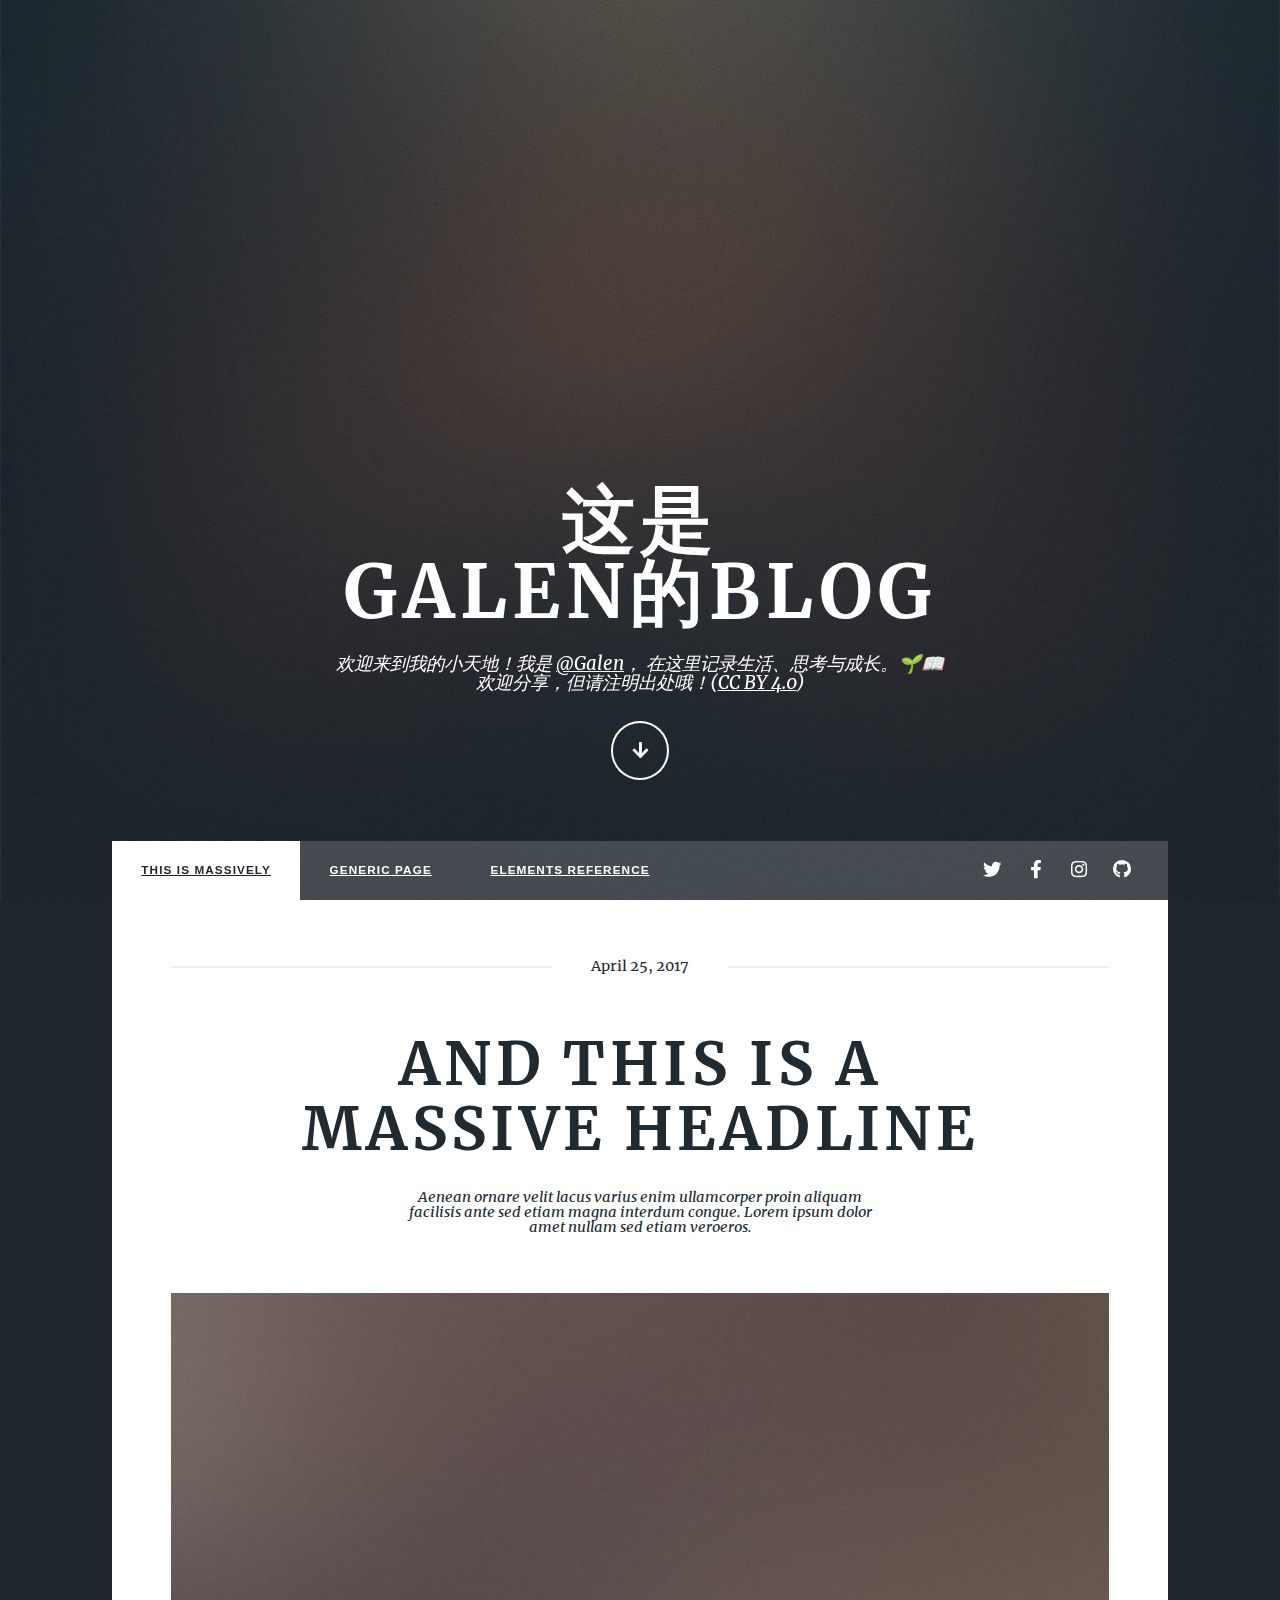
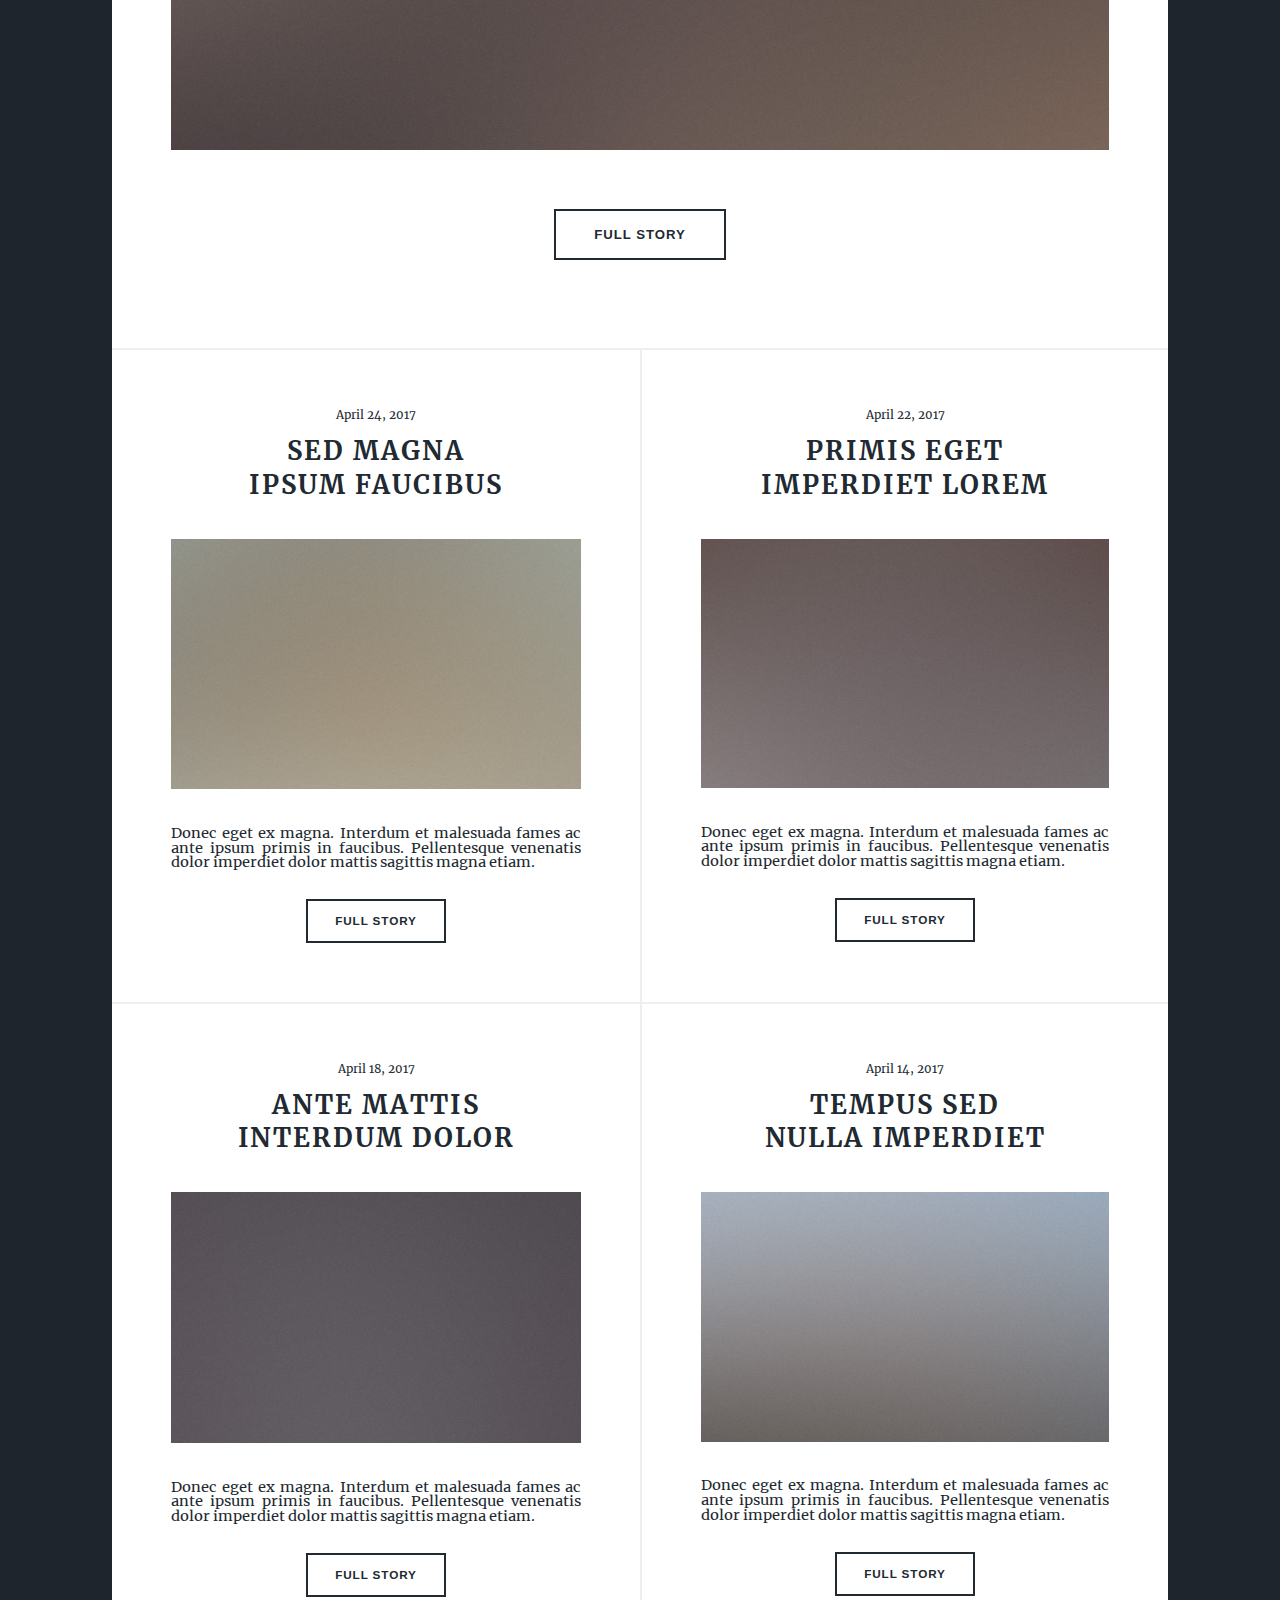
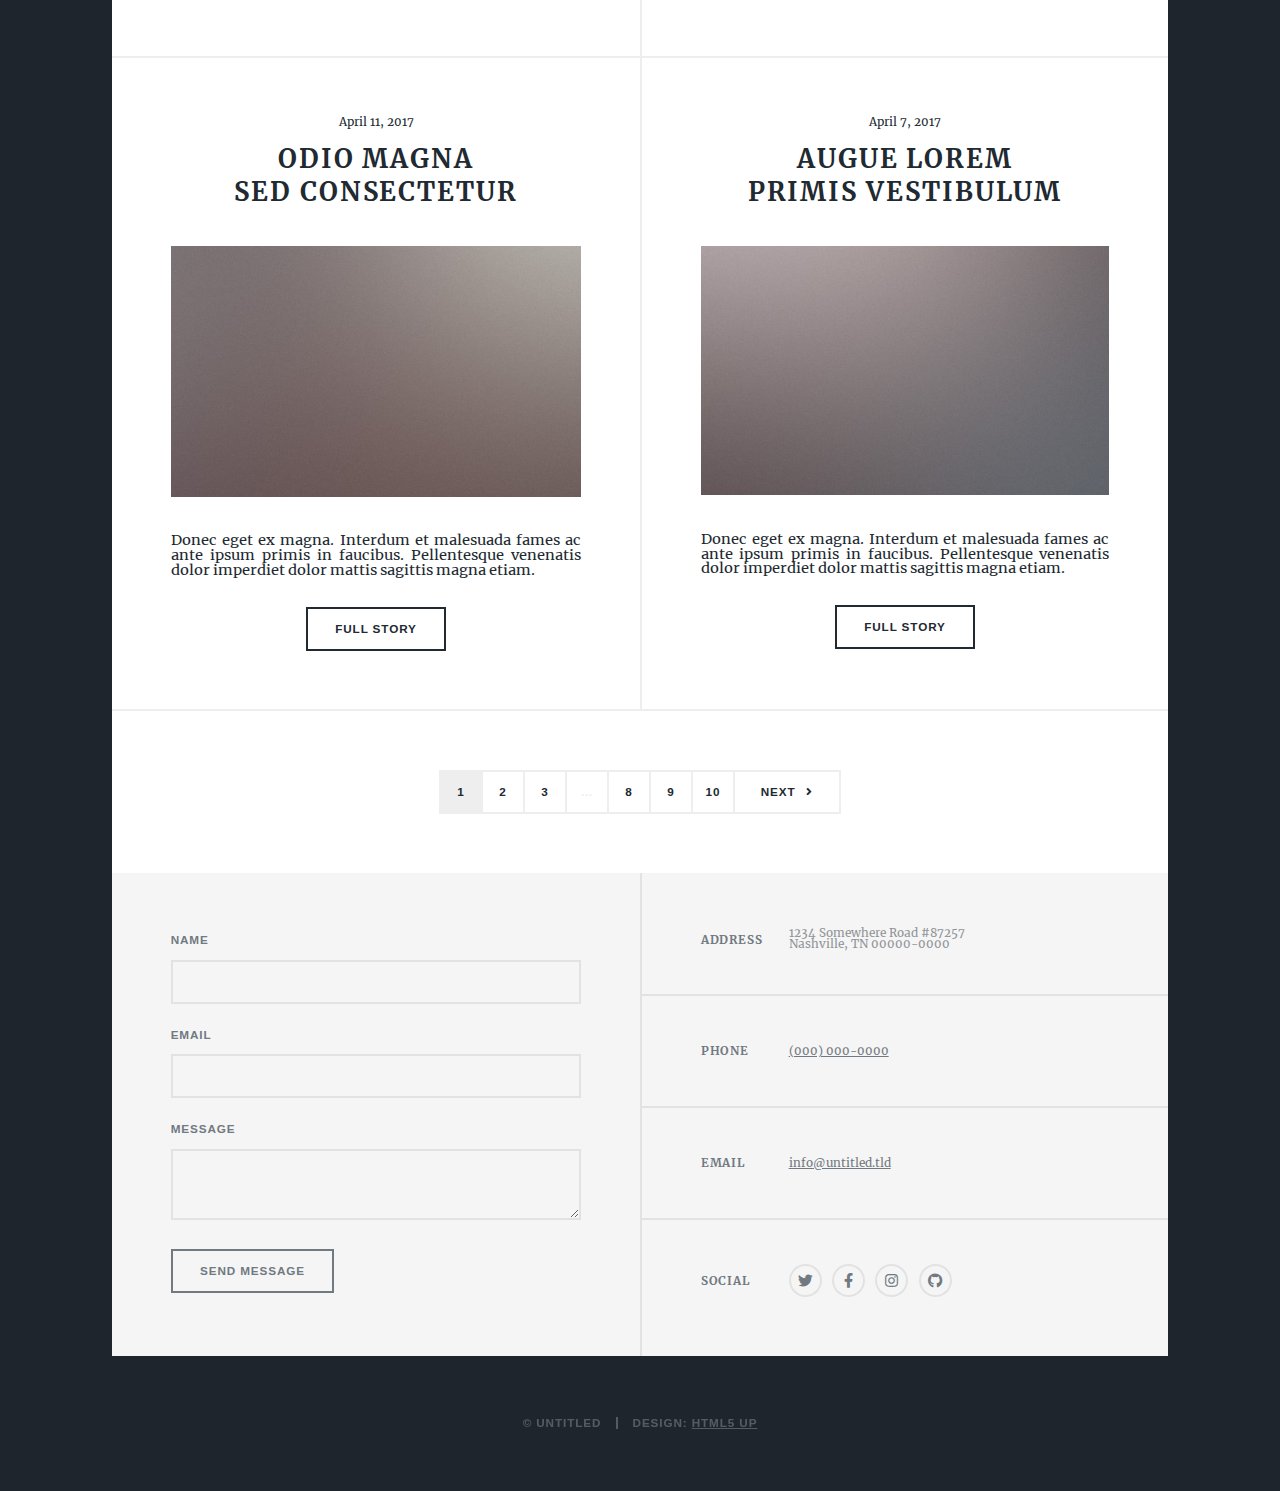
==== commit 65afad25: "Update index.html" ====
--- a/index.html
+++ b/index.html
@@ -18,7 +18,7 @@
 				<!-- Intro -->
 					<div id="intro">
 						<h1>这是<br />
-						我的blog</h1>
+						Galen的blog</h1>
 						<p>欢迎来到我的小天地！我是 <a href="galenry.com">@Galen</a>，  
 在这里记录生活、思考与成长。🌱📖<br />
 欢迎分享，但请注明出处哦！(<a href="https://galenry.cn/licenses/by/4.0/deed.zh">CC BY 4.0</a>)
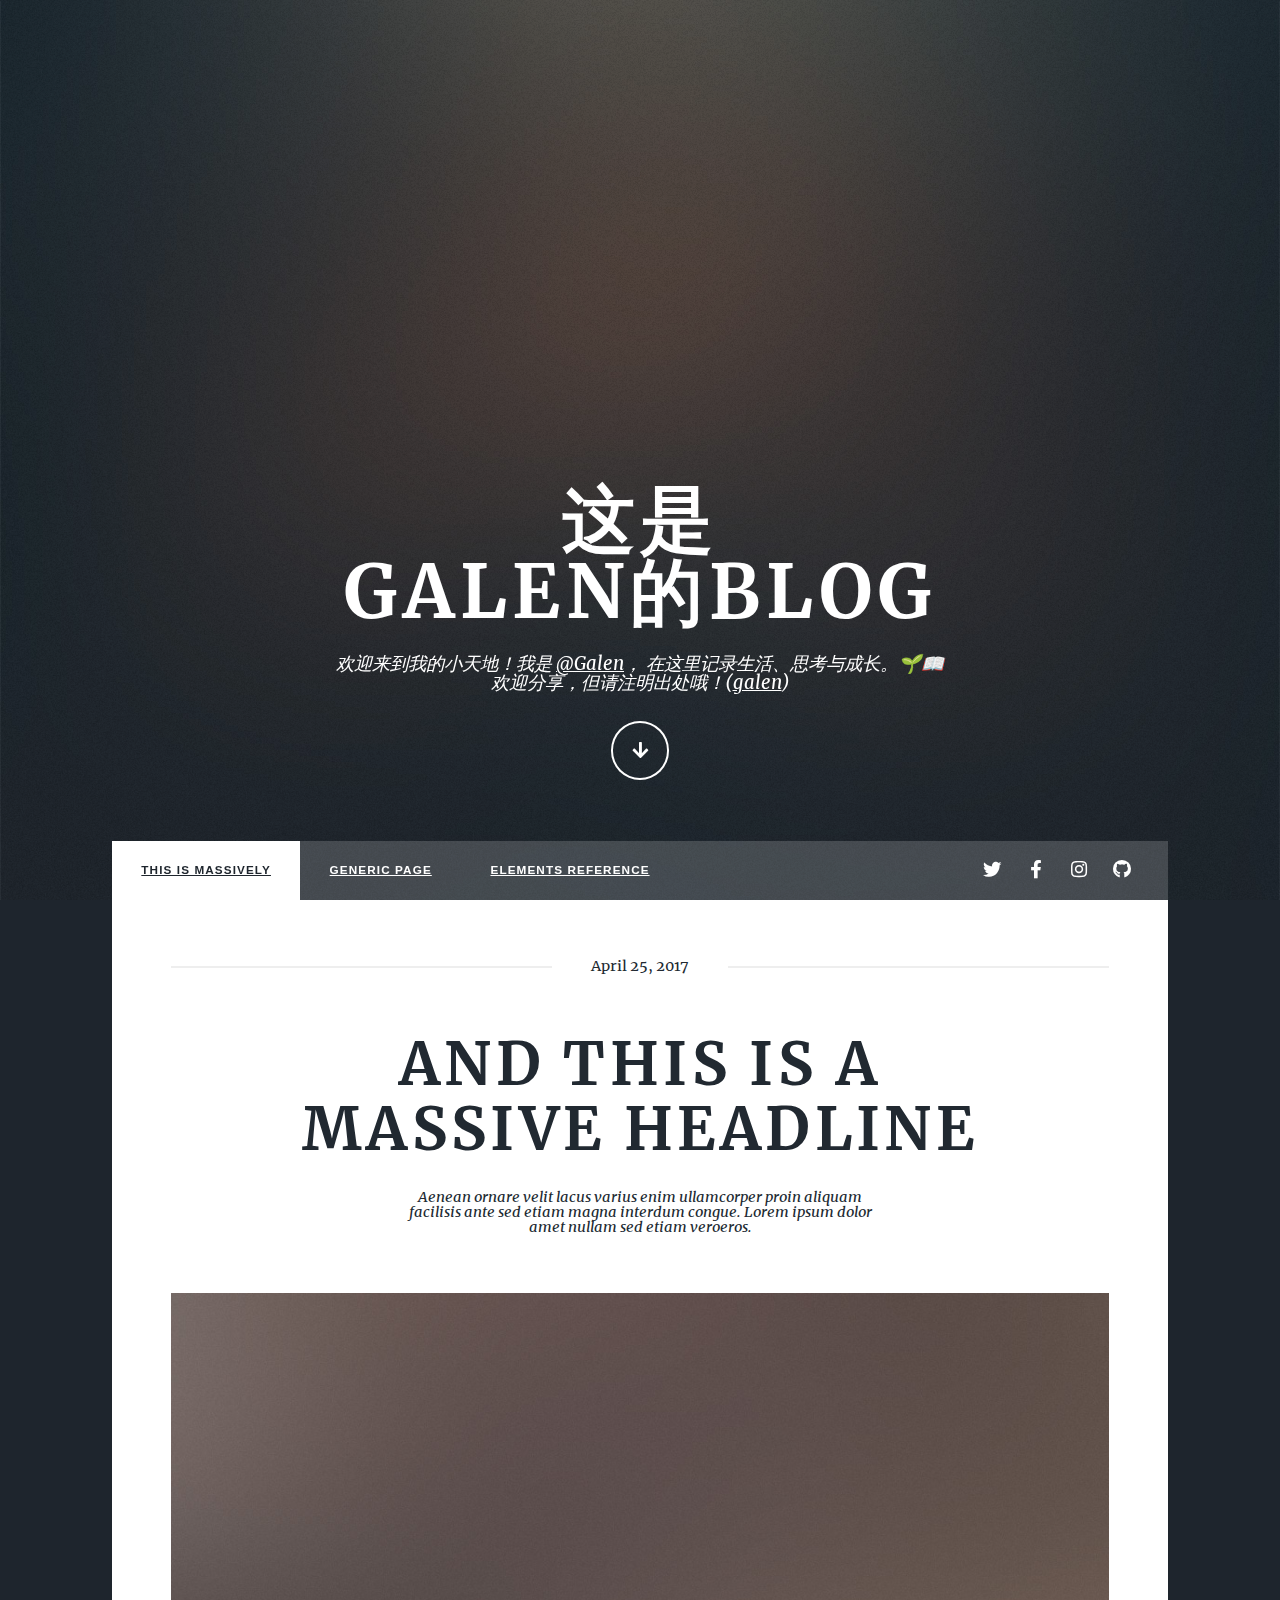
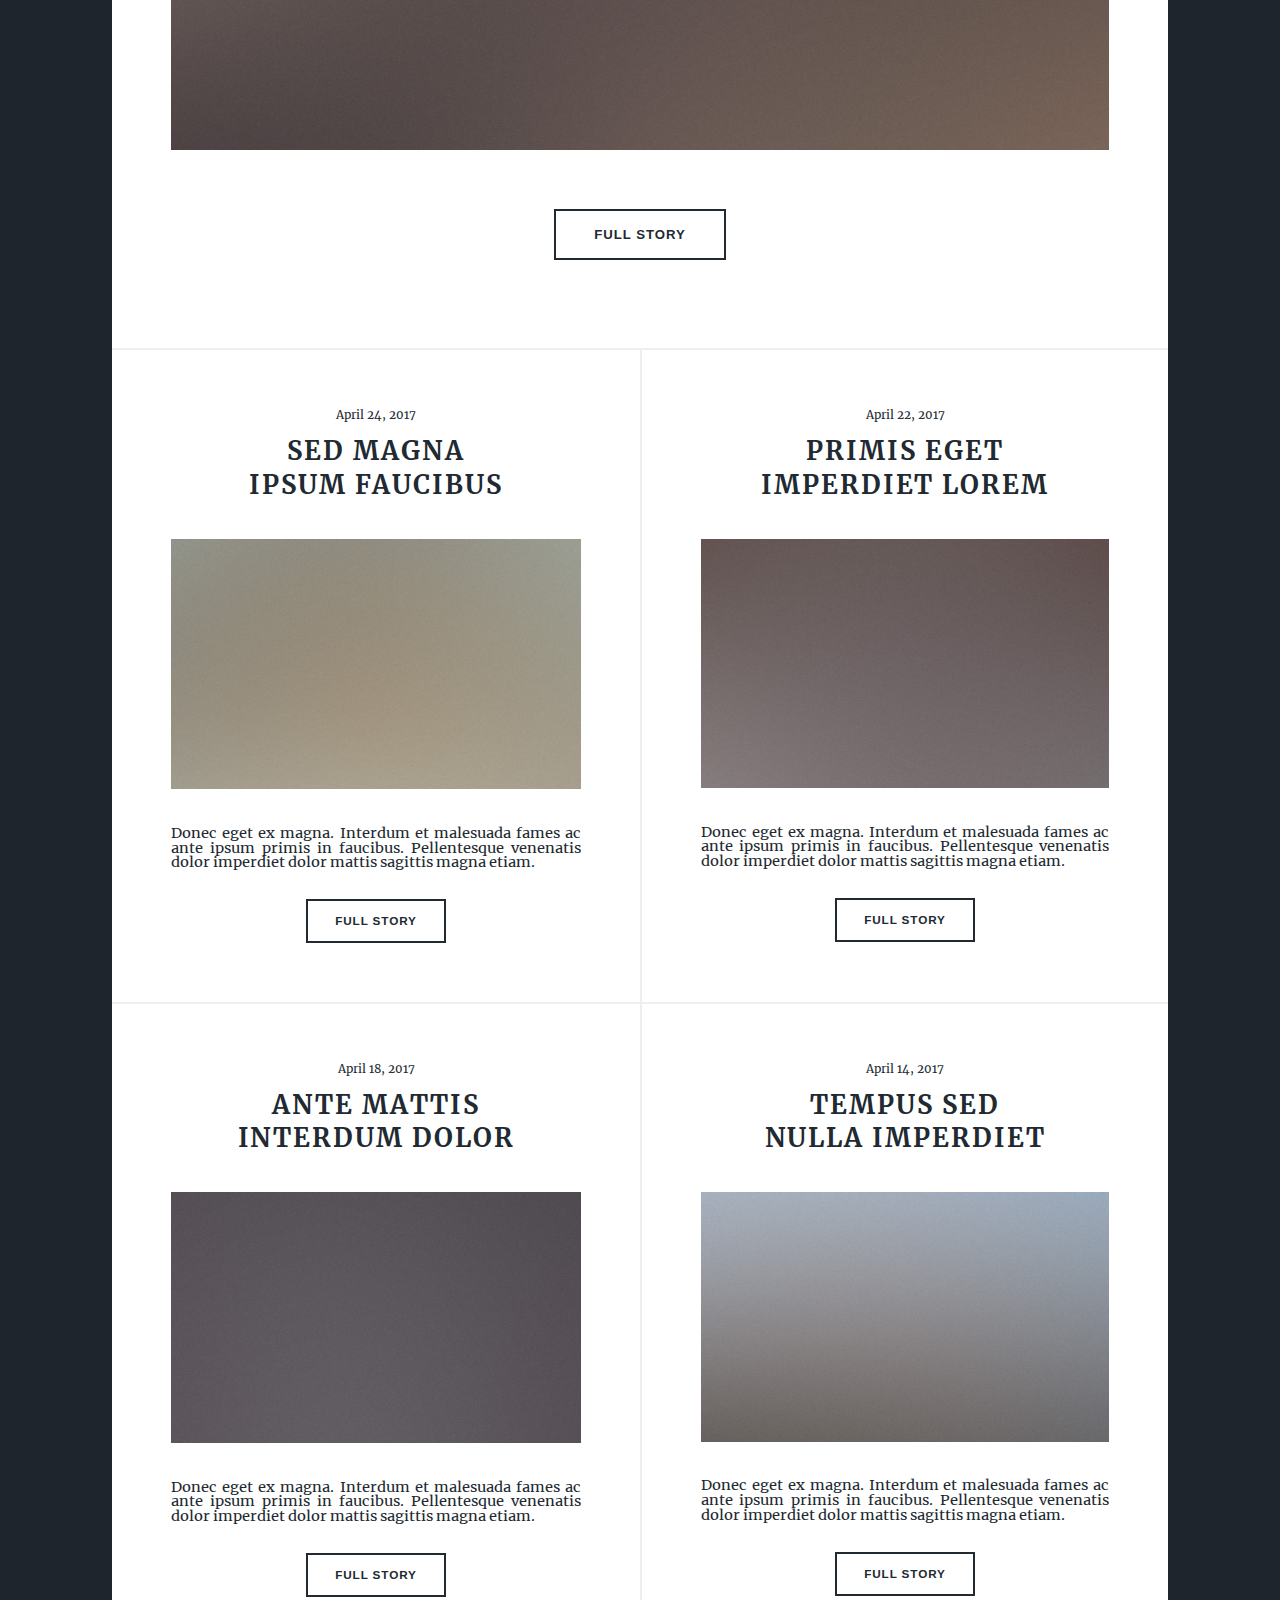
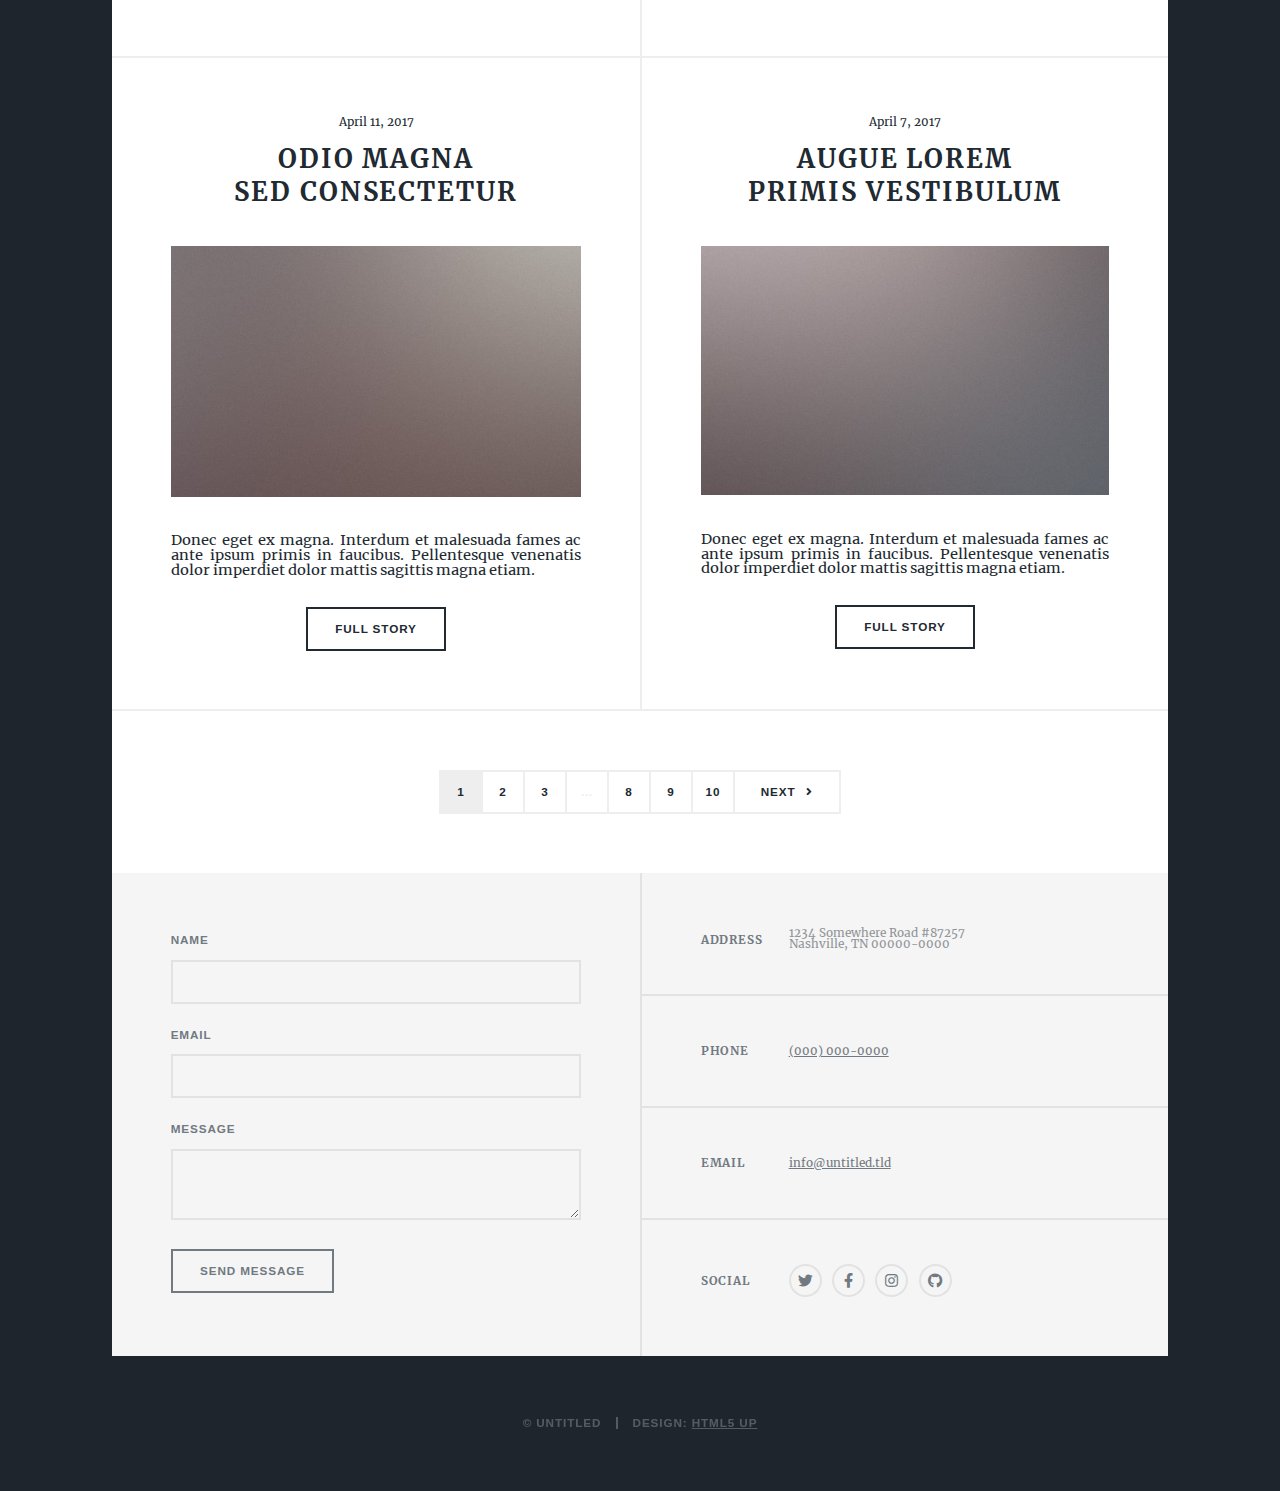
==== commit f073f926: "Update index.html" ====
--- a/index.html
+++ b/index.html
@@ -4,7 +4,7 @@
 -->
 <html>
 	<head>
-		<title>Massively by HTML5 UP</title>
+		<title>博客 by Galen</title>
 		<meta charset="utf-8" />
 		<meta name="viewport" content="width=device-width, initial-scale=1, user-scalable=no" />
 		<link rel="stylesheet" href="assets/css/main.css" />
@@ -21,7 +21,7 @@
 						Galen的blog</h1>
 						<p>欢迎来到我的小天地！我是 <a href="galenry.com">@Galen</a>，  
 在这里记录生活、思考与成长。🌱📖<br />
-欢迎分享，但请注明出处哦！(<a href="https://galenry.cn/licenses/by/4.0/deed.zh">CC BY 4.0</a>)
+欢迎分享，但请注明出处哦！(<a href="https://galenry.cn/licenses/by/4.0/deed.zh">galen</a>)
 </p>
 						<ul class="actions">
 							<li><a href="#header" class="button icon solid solo fa-arrow-down scrolly">Continue</a></li>
